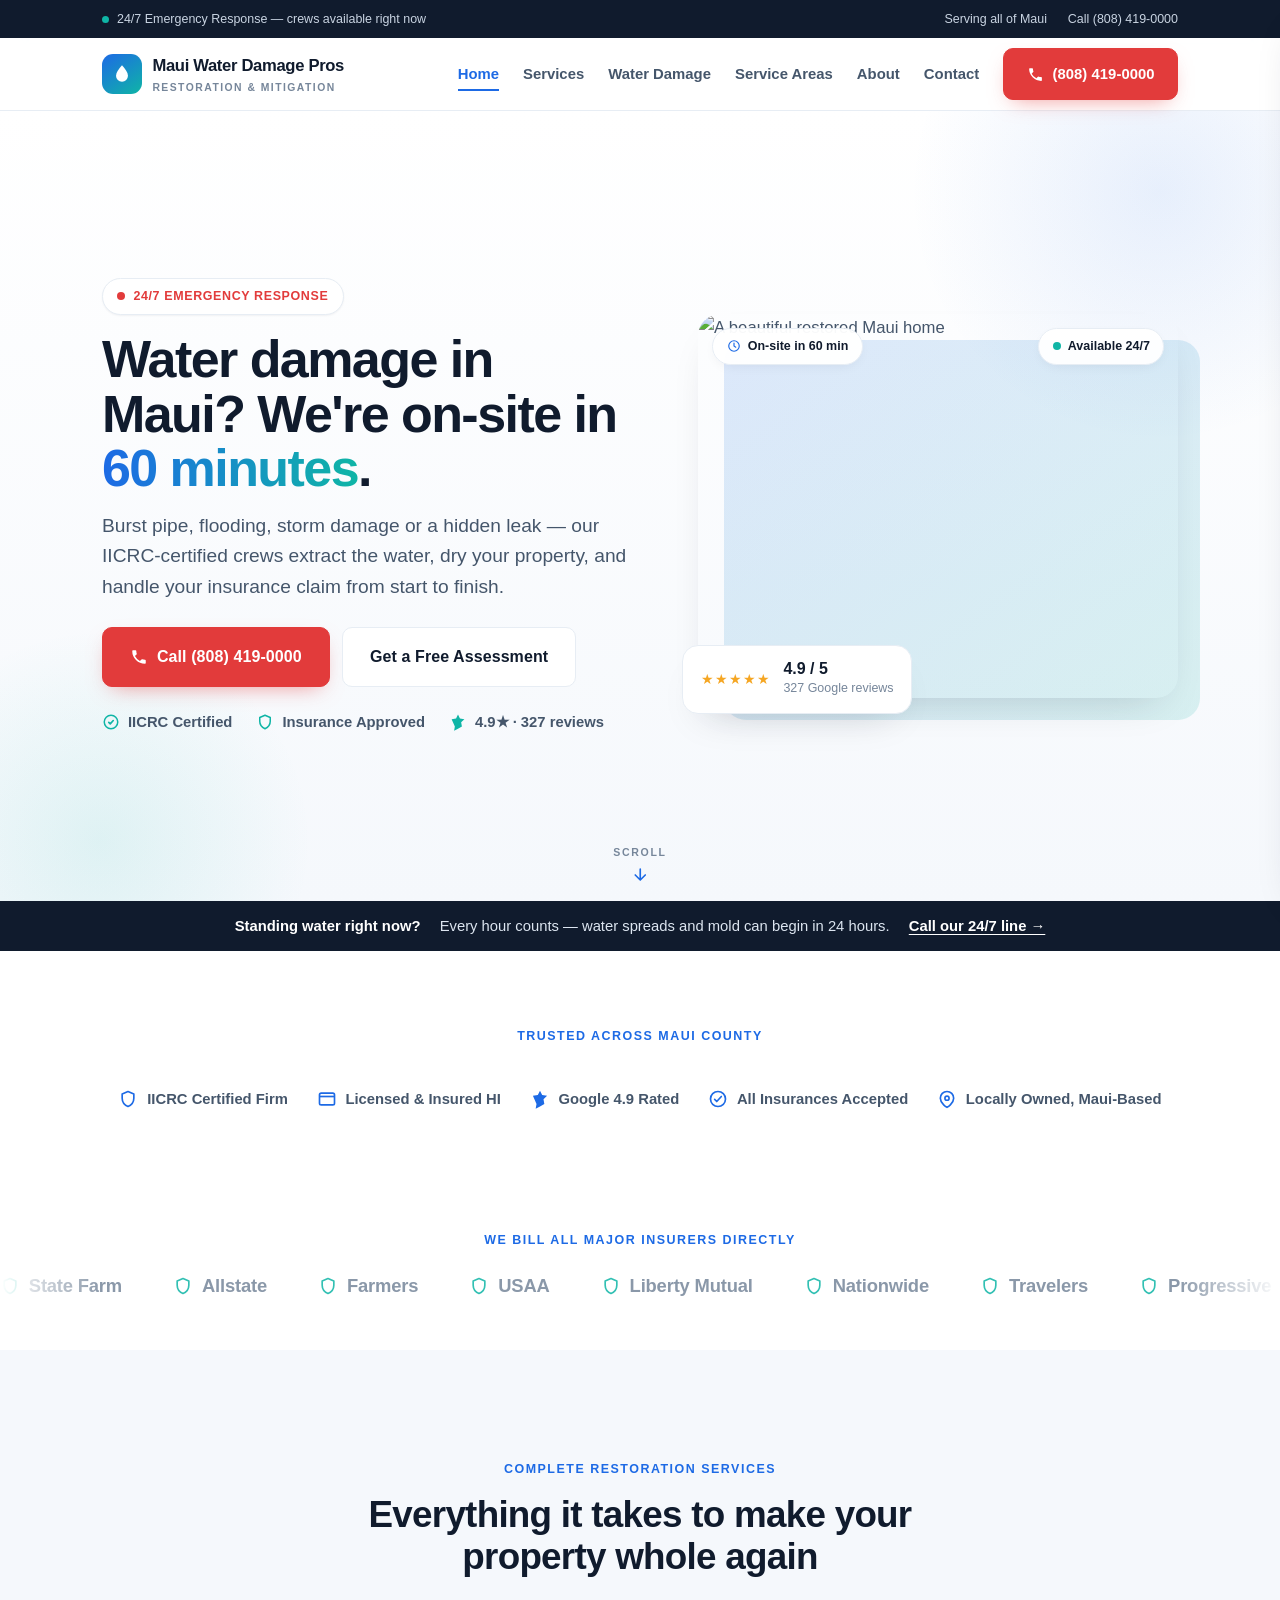
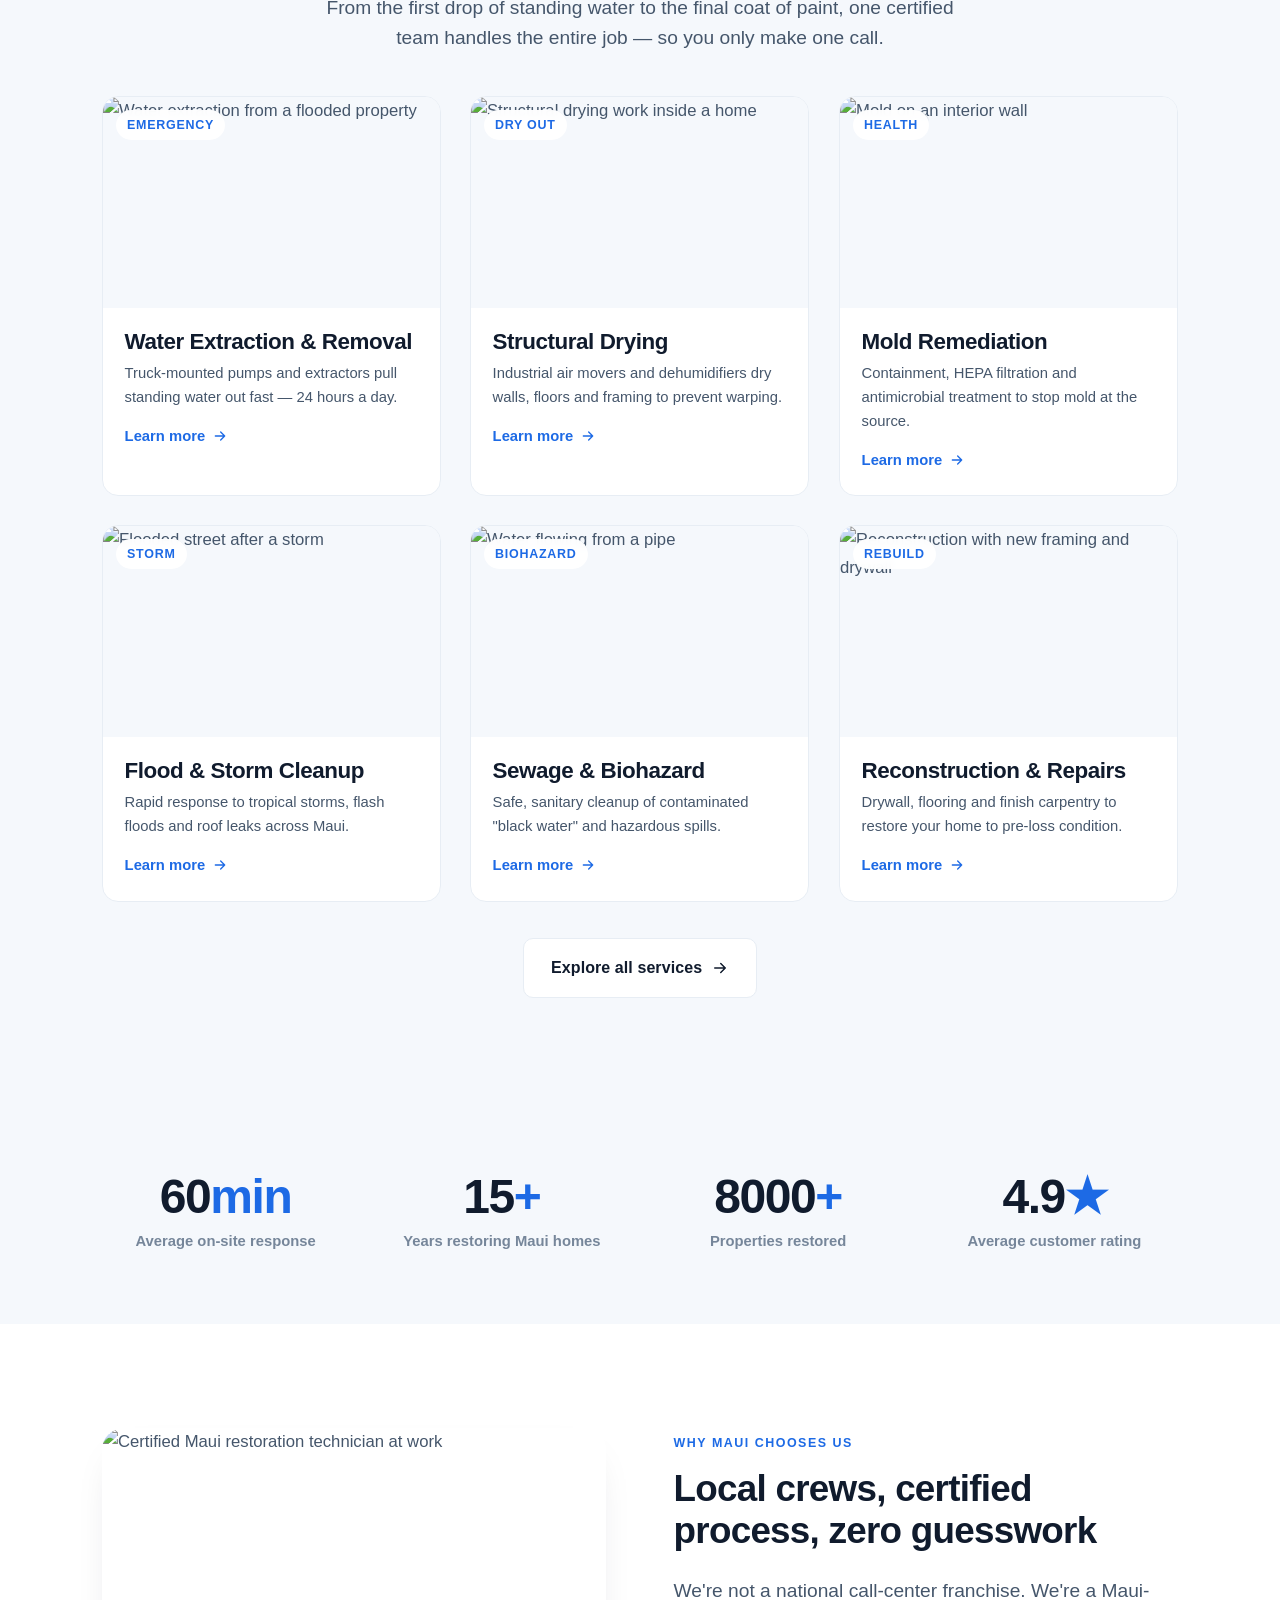
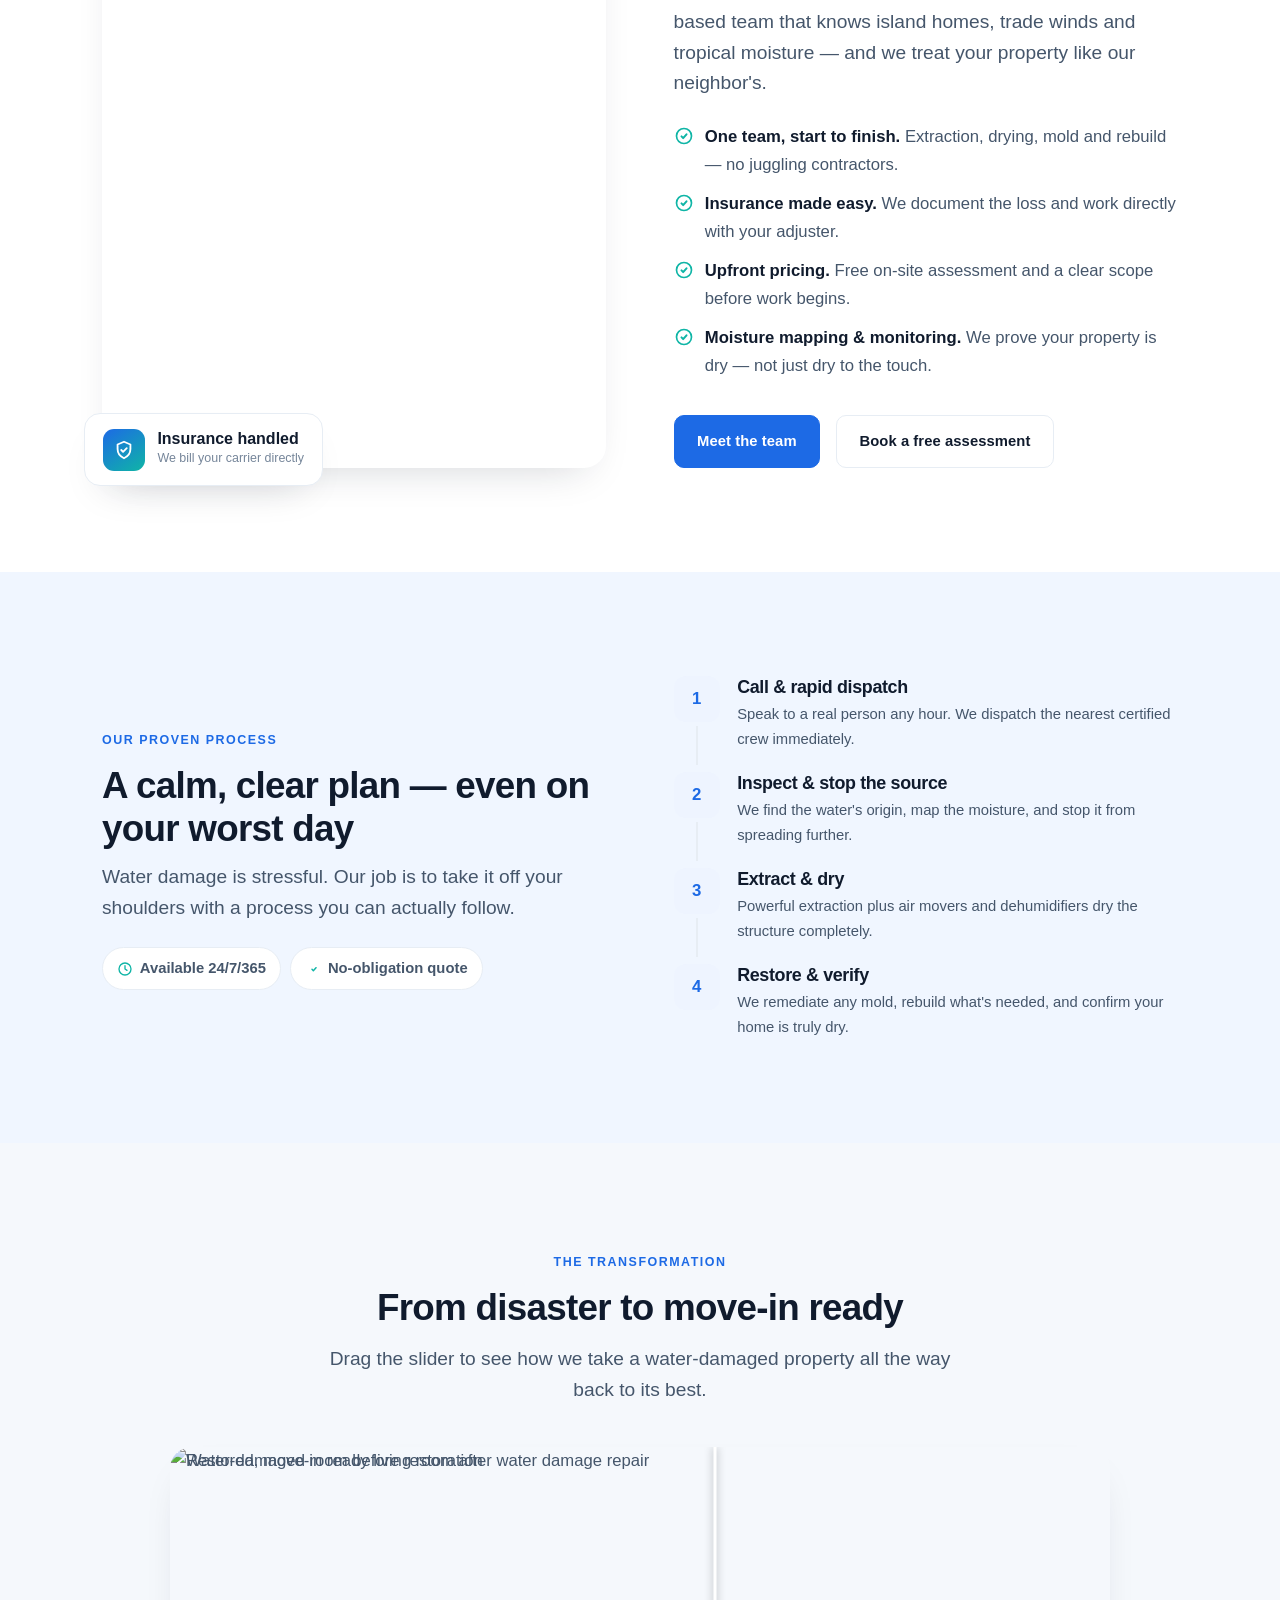
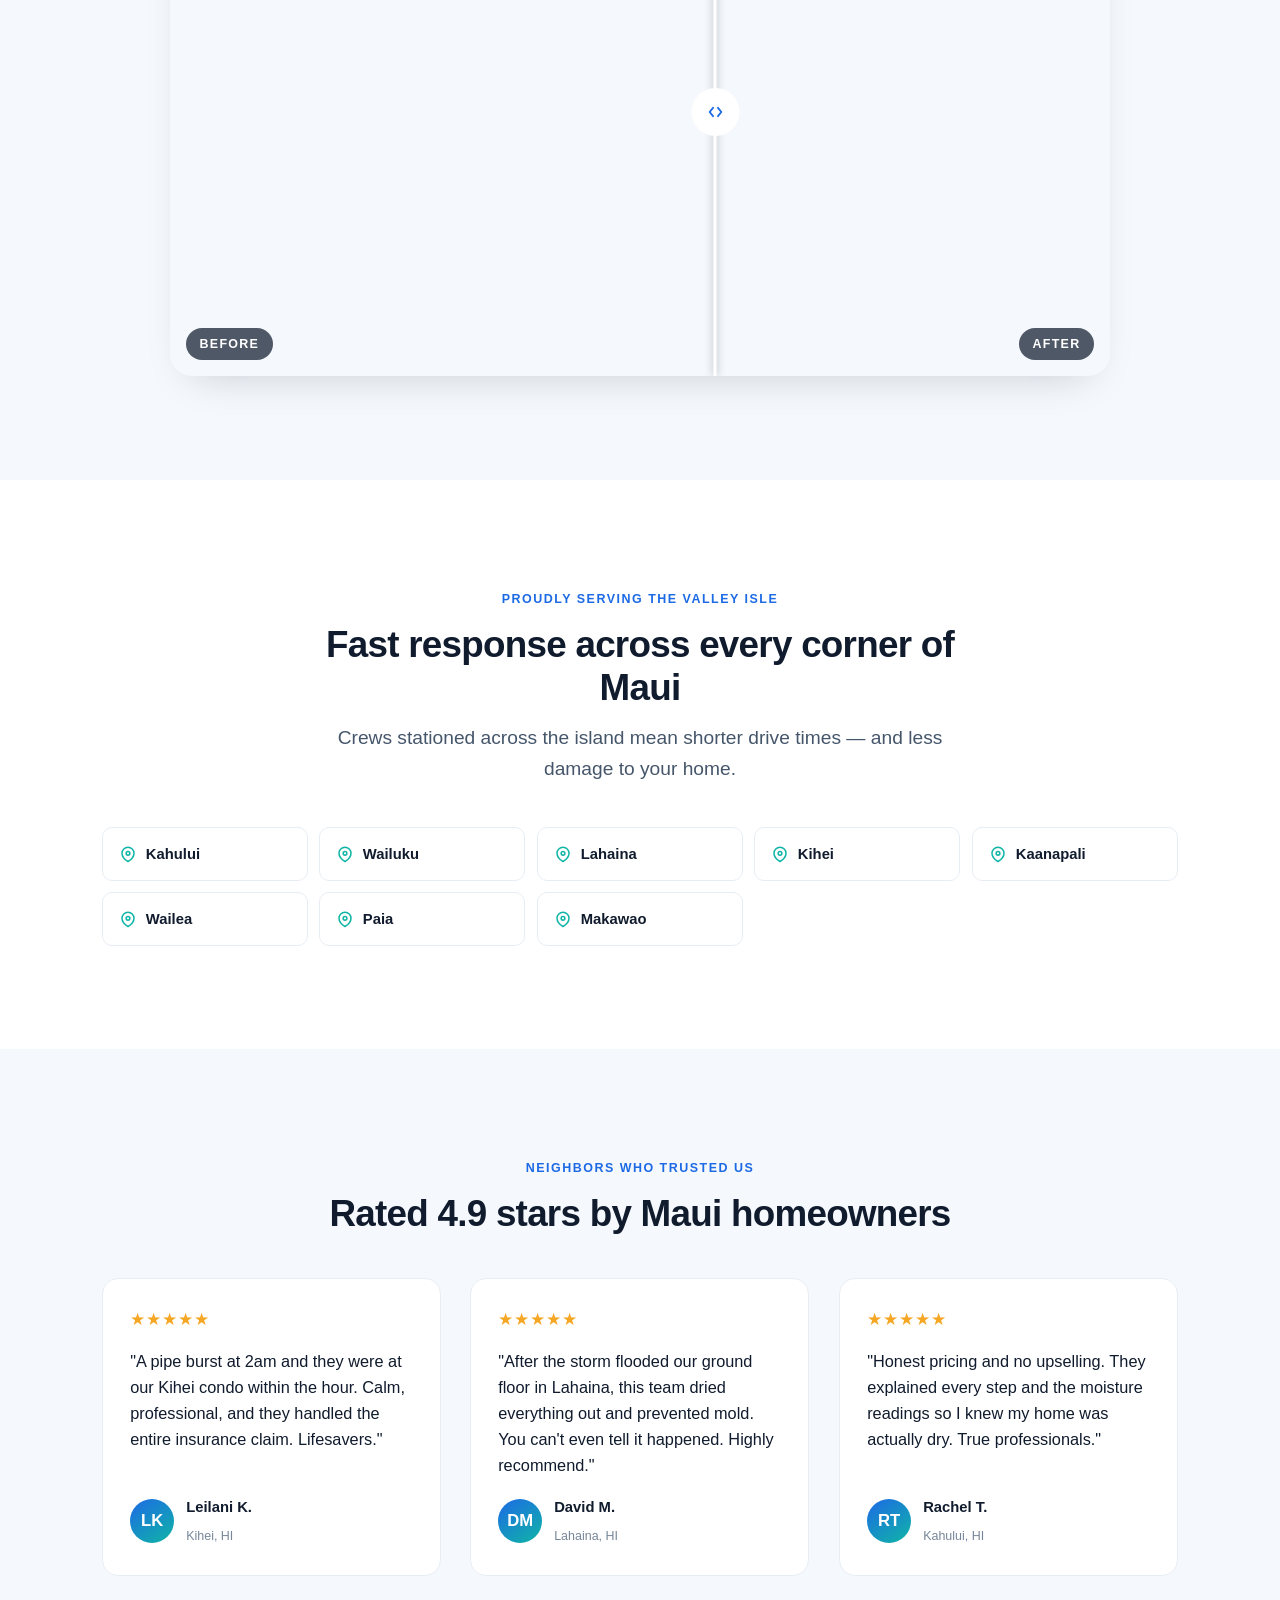
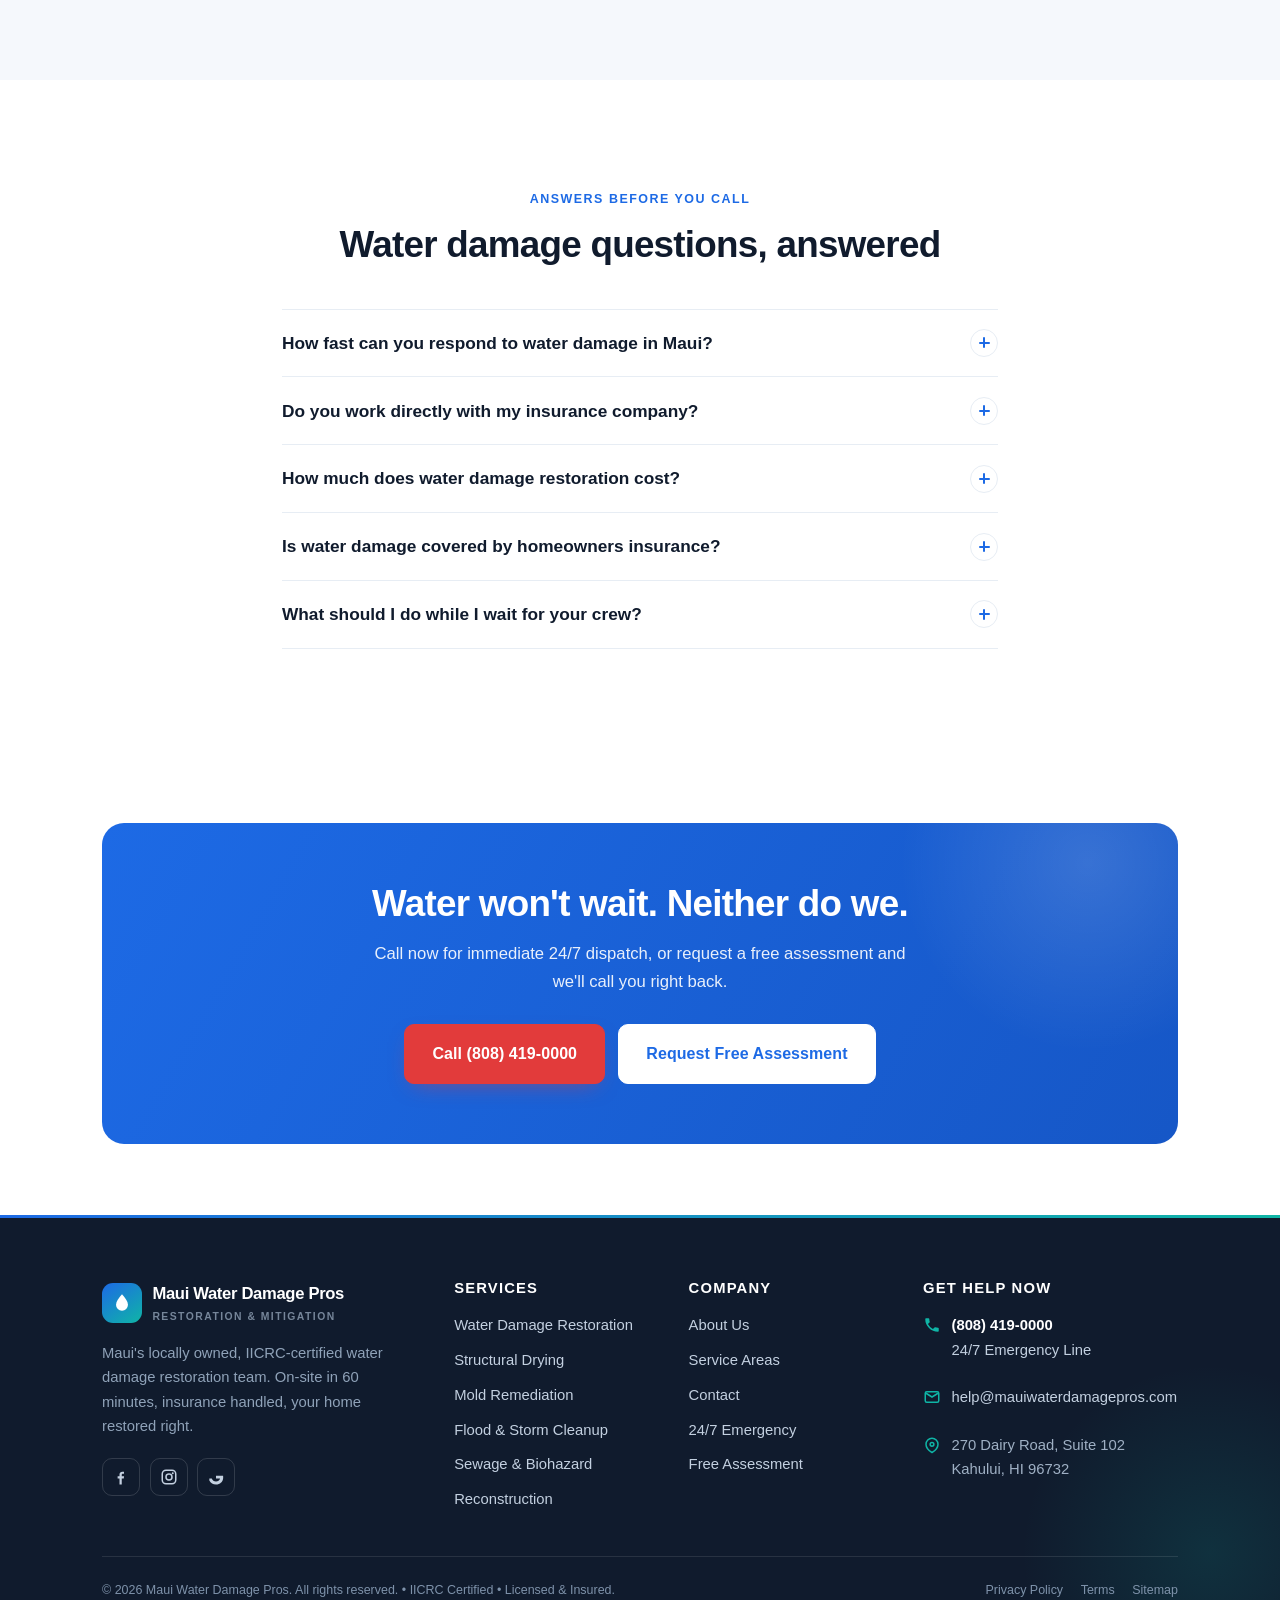
==== index.html @ 71015b73 "Initial commit: Maui Water Damage Pros website mockup Clean, responsive 6-page marketing site (Home," ====
<!DOCTYPE html>
<html lang="en">
<head>
  <meta charset="UTF-8" />
  <meta name="viewport" content="width=device-width, initial-scale=1.0" />
  <title>Water Damage Restoration in Maui, HI | 24/7 Emergency | Maui Water Damage Pros</title>
  <meta name="description" content="Maui's trusted 24/7 water damage restoration & mitigation experts. IICRC-certified, insurance-approved, on-site in 60 minutes across Kahului, Lahaina, Kihei & all of Maui. Call now for emergency water extraction, drying, and mold remediation." />
  <link rel="canonical" href="https://www.mauiwaterdamagepros.com/" />
  <meta name="theme-color" content="#0a2540" />

  <!-- Open Graph / social -->
  <meta property="og:type" content="website" />
  <meta property="og:title" content="Water Damage Restoration in Maui, HI | 24/7 Emergency Response" />
  <meta property="og:description" content="IICRC-certified water damage restoration & mitigation across Maui. On-site in 60 minutes, insurance claims handled start to finish." />
  <meta property="og:site_name" content="Maui Water Damage Pros" />
  <meta property="og:url" content="https://www.mauiwaterdamagepros.com/" />

  <!-- Fonts -->
  <link rel="preconnect" href="https://fonts.googleapis.com" />
  <link rel="preconnect" href="https://fonts.gstatic.com" crossorigin />
  <link href="https://fonts.googleapis.com/css2?family=Fraunces:opsz,wght@9..144,400;9..144,500;9..144,560;9..144,600&family=Inter:wght@400;500;550;600;650;700&display=swap" rel="stylesheet" />
  <link rel="stylesheet" href="assets/css/styles.css?v=4" />

  <!-- Structured data: LocalBusiness (helps Google AI Overviews, voice search & LLM answers) -->
  <script type="application/ld+json">
  {
    "@context": "https://schema.org",
    "@type": "EmergencyService",
    "name": "Maui Water Damage Pros",
    "image": "https://www.mauiwaterdamagepros.com/assets/img/logo.png",
    "url": "https://www.mauiwaterdamagepros.com/",
    "telephone": "+1-808-419-0000",
    "priceRange": "$$",
    "address": {
      "@type": "PostalAddress",
      "streetAddress": "270 Dairy Road, Suite 102",
      "addressLocality": "Kahului",
      "addressRegion": "HI",
      "postalCode": "96732",
      "addressCountry": "US"
    },
    "geo": { "@type": "GeoCoordinates", "latitude": 20.8893, "longitude": -156.4729 },
    "areaServed": ["Kahului","Wailuku","Lahaina","Kihei","Kaanapali","Wailea","Paia","Makawao","Haiku","Pukalani","Maui County"],
    "openingHoursSpecification": {
      "@type": "OpeningHoursSpecification",
      "dayOfWeek": ["Monday","Tuesday","Wednesday","Thursday","Friday","Saturday","Sunday"],
      "opens": "00:00", "closes": "23:59"
    },
    "aggregateRating": { "@type": "AggregateRating", "ratingValue": "4.9", "reviewCount": "327" },
    "hasOfferCatalog": {
      "@type": "OfferCatalog",
      "name": "Water Damage & Restoration Services",
      "itemListElement": [
        { "@type": "Offer", "itemOffered": { "@type": "Service", "name": "Emergency Water Extraction" } },
        { "@type": "Offer", "itemOffered": { "@type": "Service", "name": "Structural Drying & Dehumidification" } },
        { "@type": "Offer", "itemOffered": { "@type": "Service", "name": "Mold Remediation" } },
        { "@type": "Offer", "itemOffered": { "@type": "Service", "name": "Flood & Storm Damage Cleanup" } },
        { "@type": "Offer", "itemOffered": { "@type": "Service", "name": "Sewage & Biohazard Cleanup" } },
        { "@type": "Offer", "itemOffered": { "@type": "Service", "name": "Reconstruction & Repairs" } }
      ]
    }
  }
  </script>
  <!-- Structured data: FAQ (surfaces directly in Google AI Overviews, ChatGPT & voice assistants) -->
  <script type="application/ld+json">
  {
    "@context": "https://schema.org",
    "@type": "FAQPage",
    "mainEntity": [
      { "@type": "Question", "name": "How fast can you respond to water damage in Maui?",
        "acceptedAnswer": { "@type": "Answer", "text": "Maui Water Damage Pros answers calls 24/7 and arrives on-site within 60 minutes in most areas of Maui, including Kahului, Wailuku, Kihei and Lahaina. Fast response limits structural damage and prevents mold growth, which can begin within 24–48 hours." } },
      { "@type": "Question", "name": "Do you work directly with insurance companies?",
        "acceptedAnswer": { "@type": "Answer", "text": "Yes. We document all damage, communicate directly with your insurance adjuster, and bill your carrier whenever possible, so most homeowners pay only their deductible. We handle the paperwork from first notice of loss to final restoration." } },
      { "@type": "Question", "name": "How much does water damage restoration cost in Maui?",
        "acceptedAnswer": { "@type": "Answer", "text": "Most residential water damage projects in Maui range from $1,200 to $5,500 depending on the size of the affected area, how long the water sat, and whether mold is present. We provide a free, no-obligation on-site assessment before any work begins." } },
      { "@type": "Question", "name": "Is water damage covered by homeowners insurance?",
        "acceptedAnswer": { "@type": "Answer", "text": "Sudden and accidental water damage — such as a burst pipe, appliance overflow, or storm-driven roof leak — is typically covered by standard homeowners policies. Gradual leaks and flooding usually require separate coverage. We help you determine and document your coverage." } }
    ]
  }
  </script>
</head>
<body>

  <!-- Top utility bar -->
  <div class="topbar">
    <div class="container">
      <span class="topbar__left"><span class="topbar__pulse"></span> 24/7 Emergency Response — crews available right now</span>
      <span class="topbar__links">
        <a href="service-areas.html">Serving all of Maui</a>
        <a href="tel:+18084190000">Call (808) 419-0000</a>
      </span>
    </div>
  </div>

  <!-- Header -->
  <header class="header">
    <div class="container">
      <a href="index.html" class="brand" aria-label="Maui Water Damage Pros home">
        <span class="brand__mark" aria-hidden="true">
          <svg width="22" height="22" viewBox="0 0 24 24" fill="none"><path d="M12 2.5c3.6 4.3 6.5 8 6.5 11.4A6.5 6.5 0 1 1 5.5 13.9C5.5 10.5 8.4 6.8 12 2.5Z" fill="currentColor"/></svg>
        </span>
        <span class="brand__text">
          <span class="brand__name">Maui Water Damage Pros</span>
          <span class="brand__tag">Restoration &amp; Mitigation</span>
        </span>
      </a>

      <nav class="nav" aria-label="Primary">
        <div class="nav__links">
          <a href="index.html" aria-current="page">Home</a>
          <a href="services.html">Services</a>
          <a href="water-damage-restoration.html">Water Damage</a>
          <a href="service-areas.html">Service Areas</a>
          <a href="about.html">About</a>
          <a href="contact.html">Contact</a>
        </div>
        <div class="nav__cta">
          <a href="tel:+18084190000" class="btn btn--emergency">
            <svg width="17" height="17" viewBox="0 0 24 24" fill="none"><path d="M6.6 10.8a15 15 0 0 0 6.6 6.6l2.2-2.2c.3-.3.7-.4 1-.2 1.2.4 2.4.6 3.6.6.6 0 1 .4 1 1V20c0 .6-.4 1-1 1A17 17 0 0 1 3 4c0-.6.4-1 1-1h3.4c.6 0 1 .4 1 1 0 1.3.2 2.5.6 3.6.1.4 0 .8-.3 1l-2.1 2.2Z" fill="currentColor"/></svg>
            <span class="full">(808) 419-0000</span>
          </a>
        </div>
        <button class="nav-toggle" aria-label="Open menu" aria-expanded="false"><span></span></button>
      </nav>
    </div>
  </header>

  <!-- Mobile drawer -->
  <div class="scrim" aria-hidden="true"></div>
  <aside class="mobile-nav" aria-label="Mobile">
    <div class="mobile-nav__head">
      <span class="brand__name">Menu</span>
      <button class="mobile-nav__close" aria-label="Close menu">&times;</button>
    </div>
    <a class="m-link" href="index.html">Home</a>
    <a class="m-link" href="services.html">Services</a>
    <a class="m-link" href="water-damage-restoration.html">Water Damage Restoration</a>
    <a class="m-link" href="service-areas.html">Service Areas</a>
    <a class="m-link" href="about.html">About Us</a>
    <a class="m-link" href="contact.html">Contact</a>
    <a class="btn btn--emergency btn--block" href="tel:+18084190000">Call 24/7 — (808) 419-0000</a>
    <a class="btn btn--ghost btn--block" href="contact.html">Request Free Assessment</a>
  </aside>

  <main>
    <!-- Hero -->
    <section class="hero">
      <div class="container">
        <div class="hero__grid">
          <div data-reveal>
            <span class="badge-emergency"><span class="dot"></span> 24/7 Emergency Response</span>
            <h1>Water damage in Maui? We're on-site in <span class="hl">60 minutes</span>.</h1>
            <p class="lead">Burst pipe, flooding, storm damage or a hidden leak — our IICRC-certified crews extract the water, dry your property, and handle your insurance claim from start to finish.</p>
            <div class="hero__cta">
              <a href="tel:+18084190000" class="btn btn--emergency btn--lg">
                <svg width="18" height="18" viewBox="0 0 24 24" fill="none"><path d="M6.6 10.8a15 15 0 0 0 6.6 6.6l2.2-2.2c.3-.3.7-.4 1-.2 1.2.4 2.4.6 3.6.6.6 0 1 .4 1 1V20c0 .6-.4 1-1 1A17 17 0 0 1 3 4c0-.6.4-1 1-1h3.4c.6 0 1 .4 1 1 0 1.3.2 2.5.6 3.6.1.4 0 .8-.3 1l-2.1 2.2Z" fill="currentColor"/></svg>
                Call (808) 419-0000
              </a>
              <a href="contact.html" class="btn btn--ghost btn--lg">Get a Free Assessment</a>
            </div>
            <div class="hero__trust">
              <span class="hero__trust-item"><svg width="18" height="18" viewBox="0 0 24 24" fill="none"><path d="M9 12.5l2 2 4-4.5" stroke="currentColor" stroke-width="2.2" stroke-linecap="round" stroke-linejoin="round"/><circle cx="12" cy="12" r="9" stroke="currentColor" stroke-width="2"/></svg> IICRC Certified</span>
              <span class="hero__trust-item"><svg width="18" height="18" viewBox="0 0 24 24" fill="none"><path d="M12 3l7 3v5c0 4.5-3 8.2-7 10-4-1.8-7-5.5-7-10V6l7-3Z" stroke="currentColor" stroke-width="2" stroke-linejoin="round"/></svg> Insurance Approved</span>
              <span class="hero__trust-item"><svg width="18" height="18" viewBox="0 0 24 24" fill="none"><path d="M12 2l2.6 5.3 5.9.9-4.3 4.1 1 5.8L12 21l-5.2 2.8 1-5.8L3.5 8.2l5.9-.9L12 2Z" fill="currentColor"/></svg> 4.9★ · 327 reviews</span>
            </div>
          </div>

          <div data-reveal data-delay="1">
            <div class="hero__media">
              <img src="https://images.unsplash.com/photo-1580587771525-78b9dba3b914?auto=format&fit=crop&w=1100&q=70" alt="A beautiful restored Maui home" loading="eager">
              <span class="hero__chip"><svg width="14" height="14" viewBox="0 0 24 24" fill="none"><circle cx="12" cy="12" r="9" stroke="currentColor" stroke-width="2"/><path d="M12 7v5l3 2" stroke="currentColor" stroke-width="2" stroke-linecap="round"/></svg> On-site in 60 min</span>
              <span class="hero__pill"><span class="dot"></span> Available 24/7</span>
              <div class="hero__float">
                <span class="stars">★★★★★</span>
                <span><strong>4.9 / 5</strong><span>327 Google reviews</span></span>
              </div>
            </div>
          </div>
        </div>
      </div>
      <a href="#services" class="hero__scroll" aria-label="Scroll to services">Scroll<svg width="20" height="20" viewBox="0 0 24 24" fill="none"><path d="M12 5v13M6 12l6 6 6-6" stroke="currentColor" stroke-width="2" stroke-linecap="round" stroke-linejoin="round"/></svg></a>
    </section>

    <!-- Emergency response strip -->
    <div class="response-strip">
      <div class="container">
        <strong>Standing water right now?</strong>
        <span>Every hour counts — water spreads and mold can begin in 24 hours.</span>
        <a href="tel:+18084190000">Call our 24/7 line →</a>
      </div>
    </div>

    <!-- Trust / certifications -->
    <section class="section section--tight">
      <div class="container">
        <div class="center" style="margin-bottom:1.6rem">
          <p class="eyebrow" style="justify-content:center">Trusted across Maui County</p>
        </div>
        <div class="trust-badges" style="justify-content:center">
          <span class="trust-badge"><svg width="20" height="20" viewBox="0 0 24 24" fill="none"><path d="M12 3l7 3v5c0 4.5-3 8.2-7 10-4-1.8-7-5.5-7-10V6l7-3Z" stroke="currentColor" stroke-width="2" stroke-linejoin="round"/></svg> IICRC Certified Firm</span>
          <span class="trust-badge"><svg width="20" height="20" viewBox="0 0 24 24" fill="none"><rect x="3" y="5" width="18" height="14" rx="2" stroke="currentColor" stroke-width="2"/><path d="M3 9h18" stroke="currentColor" stroke-width="2"/></svg> Licensed &amp; Insured HI</span>
          <span class="trust-badge"><svg width="20" height="20" viewBox="0 0 24 24" fill="none"><path d="M12 2l2.6 5.3 5.9.9-4.3 4.1 1 5.8L12 21l-5.2 2.8 1-5.8L3.5 8.2l5.9-.9L12 2Z" fill="currentColor"/></svg> Google 4.9 Rated</span>
          <span class="trust-badge"><svg width="20" height="20" viewBox="0 0 24 24" fill="none"><circle cx="12" cy="12" r="9" stroke="currentColor" stroke-width="2"/><path d="M8 12.5l2.5 2.5L16 9" stroke="currentColor" stroke-width="2" stroke-linecap="round" stroke-linejoin="round"/></svg> All Insurances Accepted</span>
          <span class="trust-badge"><svg width="20" height="20" viewBox="0 0 24 24" fill="none"><path d="M12 22s8-4.5 8-11a8 8 0 1 0-16 0c0 6.5 8 11 8 11Z" stroke="currentColor" stroke-width="2"/><circle cx="12" cy="11" r="2.5" stroke="currentColor" stroke-width="2"/></svg> Locally Owned, Maui-Based</span>
        </div>
      </div>
    </section>

    <!-- Insurance partners marquee -->
    <section class="section--tight" style="padding-block:clamp(2rem, 1.5rem + 2vw, 3rem)">
      <div class="container">
        <p class="eyebrow" style="display:block;text-align:center;margin-bottom:1.3rem">We bill all major insurers directly</p>
      </div>
      <div class="marquee" data-reveal>
        <div class="marquee__track">
          <span class="marquee__item"><svg width="20" height="20" viewBox="0 0 24 24" fill="none"><path d="M12 3l7 3v5c0 4.5-3 8.2-7 10-4-1.8-7-5.5-7-10V6l7-3Z" stroke="currentColor" stroke-width="2" stroke-linejoin="round"/></svg> State Farm</span>
          <span class="marquee__item"><svg width="20" height="20" viewBox="0 0 24 24" fill="none"><path d="M12 3l7 3v5c0 4.5-3 8.2-7 10-4-1.8-7-5.5-7-10V6l7-3Z" stroke="currentColor" stroke-width="2" stroke-linejoin="round"/></svg> Allstate</span>
          <span class="marquee__item"><svg width="20" height="20" viewBox="0 0 24 24" fill="none"><path d="M12 3l7 3v5c0 4.5-3 8.2-7 10-4-1.8-7-5.5-7-10V6l7-3Z" stroke="currentColor" stroke-width="2" stroke-linejoin="round"/></svg> Farmers</span>
          <span class="marquee__item"><svg width="20" height="20" viewBox="0 0 24 24" fill="none"><path d="M12 3l7 3v5c0 4.5-3 8.2-7 10-4-1.8-7-5.5-7-10V6l7-3Z" stroke="currentColor" stroke-width="2" stroke-linejoin="round"/></svg> USAA</span>
          <span class="marquee__item"><svg width="20" height="20" viewBox="0 0 24 24" fill="none"><path d="M12 3l7 3v5c0 4.5-3 8.2-7 10-4-1.8-7-5.5-7-10V6l7-3Z" stroke="currentColor" stroke-width="2" stroke-linejoin="round"/></svg> Liberty Mutual</span>
          <span class="marquee__item"><svg width="20" height="20" viewBox="0 0 24 24" fill="none"><path d="M12 3l7 3v5c0 4.5-3 8.2-7 10-4-1.8-7-5.5-7-10V6l7-3Z" stroke="currentColor" stroke-width="2" stroke-linejoin="round"/></svg> Nationwide</span>
          <span class="marquee__item"><svg width="20" height="20" viewBox="0 0 24 24" fill="none"><path d="M12 3l7 3v5c0 4.5-3 8.2-7 10-4-1.8-7-5.5-7-10V6l7-3Z" stroke="currentColor" stroke-width="2" stroke-linejoin="round"/></svg> Travelers</span>
          <span class="marquee__item"><svg width="20" height="20" viewBox="0 0 24 24" fill="none"><path d="M12 3l7 3v5c0 4.5-3 8.2-7 10-4-1.8-7-5.5-7-10V6l7-3Z" stroke="currentColor" stroke-width="2" stroke-linejoin="round"/></svg> Progressive</span>
          <!-- duplicate for seamless loop -->
          <span class="marquee__item"><svg width="20" height="20" viewBox="0 0 24 24" fill="none"><path d="M12 3l7 3v5c0 4.5-3 8.2-7 10-4-1.8-7-5.5-7-10V6l7-3Z" stroke="currentColor" stroke-width="2" stroke-linejoin="round"/></svg> State Farm</span>
          <span class="marquee__item"><svg width="20" height="20" viewBox="0 0 24 24" fill="none"><path d="M12 3l7 3v5c0 4.5-3 8.2-7 10-4-1.8-7-5.5-7-10V6l7-3Z" stroke="currentColor" stroke-width="2" stroke-linejoin="round"/></svg> Allstate</span>
          <span class="marquee__item"><svg width="20" height="20" viewBox="0 0 24 24" fill="none"><path d="M12 3l7 3v5c0 4.5-3 8.2-7 10-4-1.8-7-5.5-7-10V6l7-3Z" stroke="currentColor" stroke-width="2" stroke-linejoin="round"/></svg> Farmers</span>
          <span class="marquee__item"><svg width="20" height="20" viewBox="0 0 24 24" fill="none"><path d="M12 3l7 3v5c0 4.5-3 8.2-7 10-4-1.8-7-5.5-7-10V6l7-3Z" stroke="currentColor" stroke-width="2" stroke-linejoin="round"/></svg> USAA</span>
          <span class="marquee__item"><svg width="20" height="20" viewBox="0 0 24 24" fill="none"><path d="M12 3l7 3v5c0 4.5-3 8.2-7 10-4-1.8-7-5.5-7-10V6l7-3Z" stroke="currentColor" stroke-width="2" stroke-linejoin="round"/></svg> Liberty Mutual</span>
          <span class="marquee__item"><svg width="20" height="20" viewBox="0 0 24 24" fill="none"><path d="M12 3l7 3v5c0 4.5-3 8.2-7 10-4-1.8-7-5.5-7-10V6l7-3Z" stroke="currentColor" stroke-width="2" stroke-linejoin="round"/></svg> Nationwide</span>
          <span class="marquee__item"><svg width="20" height="20" viewBox="0 0 24 24" fill="none"><path d="M12 3l7 3v5c0 4.5-3 8.2-7 10-4-1.8-7-5.5-7-10V6l7-3Z" stroke="currentColor" stroke-width="2" stroke-linejoin="round"/></svg> Travelers</span>
          <span class="marquee__item"><svg width="20" height="20" viewBox="0 0 24 24" fill="none"><path d="M12 3l7 3v5c0 4.5-3 8.2-7 10-4-1.8-7-5.5-7-10V6l7-3Z" stroke="currentColor" stroke-width="2" stroke-linejoin="round"/></svg> Progressive</span>
        </div>
      </div>
    </section>

    <!-- Services -->
    <section class="section section--cloud" id="services">
      <div class="container">
        <div class="section-head center" data-reveal>
          <p class="eyebrow" style="justify-content:center">Complete Restoration Services</p>
          <h2>Everything it takes to make your property whole again</h2>
          <p class="lead">From the first drop of standing water to the final coat of paint, one certified team handles the entire job — so you only make one call.</p>
        </div>

        <div class="grid grid-3">
          <a href="water-damage-restoration.html" class="cardm" data-reveal>
            <div class="cardm__imgwrap"><span class="cardm__tag">Emergency</span><img src="https://images.unsplash.com/photo-1564865722925-7fcab3843ebf?auto=format&fit=crop&w=800&q=70" alt="Water extraction from a flooded property" loading="lazy"></div>
            <div class="cardm__body"><h3>Water Extraction &amp; Removal</h3><p>Truck-mounted pumps and extractors pull standing water out fast — 24 hours a day.</p><span class="link-arrow">Learn more <svg width="16" height="16" viewBox="0 0 24 24" fill="none"><path d="M5 12h14M13 6l6 6-6 6" stroke="currentColor" stroke-width="2" stroke-linecap="round" stroke-linejoin="round"/></svg></span></div>
          </a>

          <a href="services.html#drying" class="cardm" data-reveal data-delay="1">
            <div class="cardm__imgwrap"><span class="cardm__tag">Dry Out</span><img src="https://images.unsplash.com/photo-1770838773417-08b18661c62f?auto=format&fit=crop&w=800&q=70" alt="Structural drying work inside a home" loading="lazy"></div>
            <div class="cardm__body"><h3>Structural Drying</h3><p>Industrial air movers and dehumidifiers dry walls, floors and framing to prevent warping.</p><span class="link-arrow">Learn more <svg width="16" height="16" viewBox="0 0 24 24" fill="none"><path d="M5 12h14M13 6l6 6-6 6" stroke="currentColor" stroke-width="2" stroke-linecap="round" stroke-linejoin="round"/></svg></span></div>
          </a>

          <a href="services.html#mold" class="cardm" data-reveal data-delay="2">
            <div class="cardm__imgwrap"><span class="cardm__tag">Health</span><img src="https://images.unsplash.com/photo-1708895140733-8873a8b8ee0f?auto=format&fit=crop&w=800&q=70" alt="Mold on an interior wall" loading="lazy"></div>
            <div class="cardm__body"><h3>Mold Remediation</h3><p>Containment, HEPA filtration and antimicrobial treatment to stop mold at the source.</p><span class="link-arrow">Learn more <svg width="16" height="16" viewBox="0 0 24 24" fill="none"><path d="M5 12h14M13 6l6 6-6 6" stroke="currentColor" stroke-width="2" stroke-linecap="round" stroke-linejoin="round"/></svg></span></div>
          </a>

          <a href="services.html#storm" class="cardm" data-reveal>
            <div class="cardm__imgwrap"><span class="cardm__tag">Storm</span><img src="https://images.unsplash.com/photo-1657069343999-39722b95f1d8?auto=format&fit=crop&w=800&q=70" alt="Flooded street after a storm" loading="lazy"></div>
            <div class="cardm__body"><h3>Flood &amp; Storm Cleanup</h3><p>Rapid response to tropical storms, flash floods and roof leaks across Maui.</p><span class="link-arrow">Learn more <svg width="16" height="16" viewBox="0 0 24 24" fill="none"><path d="M5 12h14M13 6l6 6-6 6" stroke="currentColor" stroke-width="2" stroke-linecap="round" stroke-linejoin="round"/></svg></span></div>
          </a>

          <a href="services.html#sewage" class="cardm" data-reveal data-delay="1">
            <div class="cardm__imgwrap"><span class="cardm__tag">Biohazard</span><img src="https://images.unsplash.com/photo-1769263092692-8bdce7a125de?auto=format&fit=crop&w=800&q=70" alt="Water flowing from a pipe" loading="lazy"></div>
            <div class="cardm__body"><h3>Sewage &amp; Biohazard</h3><p>Safe, sanitary cleanup of contaminated "black water" and hazardous spills.</p><span class="link-arrow">Learn more <svg width="16" height="16" viewBox="0 0 24 24" fill="none"><path d="M5 12h14M13 6l6 6-6 6" stroke="currentColor" stroke-width="2" stroke-linecap="round" stroke-linejoin="round"/></svg></span></div>
          </a>

          <a href="services.html#rebuild" class="cardm" data-reveal data-delay="2">
            <div class="cardm__imgwrap"><span class="cardm__tag">Rebuild</span><img src="https://images.unsplash.com/photo-1768321914149-5a6428ec2f82?auto=format&fit=crop&w=800&q=70" alt="Reconstruction with new framing and drywall" loading="lazy"></div>
            <div class="cardm__body"><h3>Reconstruction &amp; Repairs</h3><p>Drywall, flooring and finish carpentry to restore your home to pre-loss condition.</p><span class="link-arrow">Learn more <svg width="16" height="16" viewBox="0 0 24 24" fill="none"><path d="M5 12h14M13 6l6 6-6 6" stroke="currentColor" stroke-width="2" stroke-linecap="round" stroke-linejoin="round"/></svg></span></div>
          </a>
        </div>

        <div class="center mt-3" data-reveal>
          <a href="services.html" class="btn btn--ghost btn--lg">Explore all services
            <svg width="18" height="18" viewBox="0 0 24 24" fill="none"><path d="M5 12h14M13 6l6 6-6 6" stroke="currentColor" stroke-width="2" stroke-linecap="round" stroke-linejoin="round"/></svg>
          </a>
        </div>
      </div>
    </section>

    <!-- Stats -->
    <section class="section section--navy section--tight">
      <div class="container">
        <div class="grid grid-4">
          <div class="stat" data-reveal>
            <div class="stat__num"><span data-count="60">60</span><span class="suffix">min</span></div>
            <div class="stat__label">Average on-site response</div>
          </div>
          <div class="stat" data-reveal data-delay="1">
            <div class="stat__num"><span data-count="15">15</span><span class="suffix">+</span></div>
            <div class="stat__label">Years restoring Maui homes</div>
          </div>
          <div class="stat" data-reveal data-delay="2">
            <div class="stat__num"><span data-count="8000">8000</span><span class="suffix">+</span></div>
            <div class="stat__label">Properties restored</div>
          </div>
          <div class="stat" data-reveal data-delay="3">
            <div class="stat__num"><span data-count="4.9" data-decimals="1">4.9</span><span class="suffix">★</span></div>
            <div class="stat__label">Average customer rating</div>
          </div>
        </div>
      </div>
    </section>

    <!-- Why choose us (split) -->
    <section class="section">
      <div class="container">
        <div class="split split--stretch">
          <div class="split__media" data-reveal>
            <img src="https://images.unsplash.com/photo-1505798577917-a65157d3320a?auto=format&fit=crop&w=1100&q=70" alt="Certified Maui restoration technician at work" loading="lazy">
            <div class="media-float">
              <span class="media-float__icon"><svg width="22" height="22" viewBox="0 0 24 24" fill="none"><path d="M12 3l7 3v5c0 4.5-3 8.2-7 10-4-1.8-7-5.5-7-10V6l7-3Z" stroke="currentColor" stroke-width="2" stroke-linejoin="round"/><path d="M9 12l2 2 4-4" stroke="currentColor" stroke-width="2" stroke-linecap="round" stroke-linejoin="round"/></svg></span>
              <div>
                <div class="media-float__num">Insurance handled</div>
                <div class="media-float__label">We bill your carrier directly</div>
              </div>
            </div>
          </div>
          <div data-reveal data-delay="1">
            <p class="eyebrow">Why Maui chooses us</p>
            <h2>Local crews, certified process, zero guesswork</h2>
            <p class="lead mt-2">We're not a national call-center franchise. We're a Maui-based team that knows island homes, trade winds and tropical moisture — and we treat your property like our neighbor's.</p>
            <ul class="checklist mt-2">
              <li><svg width="20" height="20" viewBox="0 0 24 24" fill="none"><path d="M9 12.5l2 2 4-4.5" stroke="currentColor" stroke-width="2.4" stroke-linecap="round" stroke-linejoin="round"/><circle cx="12" cy="12" r="9" stroke="currentColor" stroke-width="2"/></svg><span><strong>One team, start to finish.</strong> Extraction, drying, mold and rebuild — no juggling contractors.</span></li>
              <li><svg width="20" height="20" viewBox="0 0 24 24" fill="none"><path d="M9 12.5l2 2 4-4.5" stroke="currentColor" stroke-width="2.4" stroke-linecap="round" stroke-linejoin="round"/><circle cx="12" cy="12" r="9" stroke="currentColor" stroke-width="2"/></svg><span><strong>Insurance made easy.</strong> We document the loss and work directly with your adjuster.</span></li>
              <li><svg width="20" height="20" viewBox="0 0 24 24" fill="none"><path d="M9 12.5l2 2 4-4.5" stroke="currentColor" stroke-width="2.4" stroke-linecap="round" stroke-linejoin="round"/><circle cx="12" cy="12" r="9" stroke="currentColor" stroke-width="2"/></svg><span><strong>Upfront pricing.</strong> Free on-site assessment and a clear scope before work begins.</span></li>
              <li><svg width="20" height="20" viewBox="0 0 24 24" fill="none"><path d="M9 12.5l2 2 4-4.5" stroke="currentColor" stroke-width="2.4" stroke-linecap="round" stroke-linejoin="round"/><circle cx="12" cy="12" r="9" stroke="currentColor" stroke-width="2"/></svg><span><strong>Moisture mapping &amp; monitoring.</strong> We prove your property is dry — not just dry to the touch.</span></li>
            </ul>
            <div class="mt-3 flex gap-1 wrap">
              <a href="about.html" class="btn">Meet the team</a>
              <a href="contact.html" class="btn btn--ghost">Book a free assessment</a>
            </div>
          </div>
        </div>
      </div>
    </section>

    <!-- Process -->
    <section class="section section--sand">
      <div class="container">
        <div class="split">
          <div data-reveal>
            <p class="eyebrow">Our proven process</p>
            <h2>A calm, clear plan — even on your worst day</h2>
            <p class="lead mt-1">Water damage is stressful. Our job is to take it off your shoulders with a process you can actually follow.</p>
            <div class="chips mt-2">
              <span class="chip"><svg width="16" height="16" viewBox="0 0 24 24" fill="none"><circle cx="12" cy="12" r="9" stroke="currentColor" stroke-width="2"/><path d="M12 7v5l3 2" stroke="currentColor" stroke-width="2" stroke-linecap="round"/></svg> Available 24/7/365</span>
              <span class="chip"><svg width="16" height="16" viewBox="0 0 24 24" fill="none"><path d="M9 12.5l2 2 4-4.5" stroke="currentColor" stroke-width="2.2" stroke-linecap="round" stroke-linejoin="round"/></svg> No-obligation quote</span>
            </div>
          </div>
          <div data-reveal data-delay="1">
            <div class="steps steps--line">
              <div class="step">
                <div class="step__num"></div>
                <div><h3>Call &amp; rapid dispatch</h3><p>Speak to a real person any hour. We dispatch the nearest certified crew immediately.</p></div>
              </div>
              <div class="step">
                <div class="step__num"></div>
                <div><h3>Inspect &amp; stop the source</h3><p>We find the water's origin, map the moisture, and stop it from spreading further.</p></div>
              </div>
              <div class="step">
                <div class="step__num"></div>
                <div><h3>Extract &amp; dry</h3><p>Powerful extraction plus air movers and dehumidifiers dry the structure completely.</p></div>
              </div>
              <div class="step">
                <div class="step__num"></div>
                <div><h3>Restore &amp; verify</h3><p>We remediate any mold, rebuild what's needed, and confirm your home is truly dry.</p></div>
              </div>
            </div>
          </div>
        </div>
      </div>
    </section>

    <!-- Before / After transformation -->
    <section class="section section--cloud">
      <div class="container">
        <div class="section-head center" data-reveal>
          <p class="eyebrow" style="justify-content:center">The transformation</p>
          <h2>From disaster to move-in ready</h2>
          <p class="lead">Drag the slider to see how we take a water-damaged property all the way back to its best.</p>
        </div>
        <div class="ba" data-reveal style="--pos:58%">
          <img class="ba__after" src="https://images.unsplash.com/photo-1560448204-e02f11c3d0e2?auto=format&fit=crop&w=1400&q=72" alt="Restored, move-in ready living room after water damage repair" loading="lazy">
          <img class="ba__before" src="https://images.unsplash.com/photo-1710185291260-bf480d5f08c4?auto=format&fit=crop&w=1400&q=72" alt="Water-damaged room before restoration" loading="lazy">
          <span class="ba__label ba__label--before">Before</span>
          <span class="ba__label ba__label--after">After</span>
          <div class="ba__handle" aria-hidden="true"><span class="ba__knob"><svg width="20" height="20" viewBox="0 0 24 24" fill="none"><path d="M9 7l-4 5 4 5M15 7l4 5-4 5" stroke="currentColor" stroke-width="2.2" stroke-linecap="round" stroke-linejoin="round"/></svg></span></div>
          <input class="ba__range" type="range" min="0" max="100" value="58" aria-label="Drag to compare before and after restoration">
        </div>
      </div>
    </section>

    <!-- Service areas teaser -->
    <section class="section">
      <div class="container">
        <div class="section-head center" data-reveal>
          <p class="eyebrow" style="justify-content:center">Proudly serving the Valley Isle</p>
          <h2>Fast response across every corner of Maui</h2>
          <p class="lead">Crews stationed across the island mean shorter drive times — and less damage to your home.</p>
        </div>
        <div class="area-grid" data-reveal>
          <a class="area-item" href="service-areas.html"><svg width="18" height="18" viewBox="0 0 24 24" fill="none"><path d="M12 22s8-4.5 8-11a8 8 0 1 0-16 0c0 6.5 8 11 8 11Z" stroke="currentColor" stroke-width="2"/><circle cx="12" cy="11" r="2.5" stroke="currentColor" stroke-width="2"/></svg> Kahului</a>
          <a class="area-item" href="service-areas.html"><svg width="18" height="18" viewBox="0 0 24 24" fill="none"><path d="M12 22s8-4.5 8-11a8 8 0 1 0-16 0c0 6.5 8 11 8 11Z" stroke="currentColor" stroke-width="2"/><circle cx="12" cy="11" r="2.5" stroke="currentColor" stroke-width="2"/></svg> Wailuku</a>
          <a class="area-item" href="service-areas.html"><svg width="18" height="18" viewBox="0 0 24 24" fill="none"><path d="M12 22s8-4.5 8-11a8 8 0 1 0-16 0c0 6.5 8 11 8 11Z" stroke="currentColor" stroke-width="2"/><circle cx="12" cy="11" r="2.5" stroke="currentColor" stroke-width="2"/></svg> Lahaina</a>
          <a class="area-item" href="service-areas.html"><svg width="18" height="18" viewBox="0 0 24 24" fill="none"><path d="M12 22s8-4.5 8-11a8 8 0 1 0-16 0c0 6.5 8 11 8 11Z" stroke="currentColor" stroke-width="2"/><circle cx="12" cy="11" r="2.5" stroke="currentColor" stroke-width="2"/></svg> Kihei</a>
          <a class="area-item" href="service-areas.html"><svg width="18" height="18" viewBox="0 0 24 24" fill="none"><path d="M12 22s8-4.5 8-11a8 8 0 1 0-16 0c0 6.5 8 11 8 11Z" stroke="currentColor" stroke-width="2"/><circle cx="12" cy="11" r="2.5" stroke="currentColor" stroke-width="2"/></svg> Kaanapali</a>
          <a class="area-item" href="service-areas.html"><svg width="18" height="18" viewBox="0 0 24 24" fill="none"><path d="M12 22s8-4.5 8-11a8 8 0 1 0-16 0c0 6.5 8 11 8 11Z" stroke="currentColor" stroke-width="2"/><circle cx="12" cy="11" r="2.5" stroke="currentColor" stroke-width="2"/></svg> Wailea</a>
          <a class="area-item" href="service-areas.html"><svg width="18" height="18" viewBox="0 0 24 24" fill="none"><path d="M12 22s8-4.5 8-11a8 8 0 1 0-16 0c0 6.5 8 11 8 11Z" stroke="currentColor" stroke-width="2"/><circle cx="12" cy="11" r="2.5" stroke="currentColor" stroke-width="2"/></svg> Paia</a>
          <a class="area-item" href="service-areas.html"><svg width="18" height="18" viewBox="0 0 24 24" fill="none"><path d="M12 22s8-4.5 8-11a8 8 0 1 0-16 0c0 6.5 8 11 8 11Z" stroke="currentColor" stroke-width="2"/><circle cx="12" cy="11" r="2.5" stroke="currentColor" stroke-width="2"/></svg> Makawao</a>
        </div>
      </div>
    </section>

    <!-- Testimonials -->
    <section class="section section--cloud">
      <div class="container">
        <div class="section-head center" data-reveal>
          <p class="eyebrow" style="justify-content:center">Neighbors who trusted us</p>
          <h2>Rated 4.9 stars by Maui homeowners</h2>
        </div>
        <div class="grid grid-3">
          <figure class="quote-card" data-reveal>
            <div class="quote-card__stars" aria-label="5 out of 5 stars">★★★★★</div>
            <blockquote>"A pipe burst at 2am and they were at our Kihei condo within the hour. Calm, professional, and they handled the entire insurance claim. Lifesavers."</blockquote>
            <figcaption class="quote-card__person">
              <span class="quote-card__avatar">LK</span>
              <span><span class="quote-card__name">Leilani K.</span><br><span class="quote-card__meta">Kihei, HI</span></span>
            </figcaption>
          </figure>
          <figure class="quote-card" data-reveal data-delay="1">
            <div class="quote-card__stars" aria-label="5 out of 5 stars">★★★★★</div>
            <blockquote>"After the storm flooded our ground floor in Lahaina, this team dried everything out and prevented mold. You can't even tell it happened. Highly recommend."</blockquote>
            <figcaption class="quote-card__person">
              <span class="quote-card__avatar">DM</span>
              <span><span class="quote-card__name">David M.</span><br><span class="quote-card__meta">Lahaina, HI</span></span>
            </figcaption>
          </figure>
          <figure class="quote-card" data-reveal data-delay="2">
            <div class="quote-card__stars" aria-label="5 out of 5 stars">★★★★★</div>
            <blockquote>"Honest pricing and no upselling. They explained every step and the moisture readings so I knew my home was actually dry. True professionals."</blockquote>
            <figcaption class="quote-card__person">
              <span class="quote-card__avatar">RT</span>
              <span><span class="quote-card__name">Rachel T.</span><br><span class="quote-card__meta">Kahului, HI</span></span>
            </figcaption>
          </figure>
        </div>
      </div>
    </section>

    <!-- FAQ -->
    <section class="section">
      <div class="container container--narrow">
        <div class="section-head center" data-reveal>
          <p class="eyebrow" style="justify-content:center">Answers before you call</p>
          <h2>Water damage questions, answered</h2>
        </div>
        <div class="accordion" data-reveal>
          <div class="acc-item">
            <button class="acc-trigger" aria-expanded="false"><span>How fast can you respond to water damage in Maui?</span><span class="acc-trigger__icon" aria-hidden="true"></span></button>
            <div class="acc-panel"><div class="acc-panel__inner"><p>We answer calls 24/7 and arrive on-site within 60 minutes in most areas of Maui, including Kahului, Wailuku, Kihei and Lahaina. Fast response limits structural damage and prevents mold, which can start growing within 24–48 hours.</p></div></div>
          </div>
          <div class="acc-item">
            <button class="acc-trigger" aria-expanded="false"><span>Do you work directly with my insurance company?</span><span class="acc-trigger__icon" aria-hidden="true"></span></button>
            <div class="acc-panel"><div class="acc-panel__inner"><p>Yes. We document all damage with photos and moisture readings, communicate directly with your adjuster, and bill your carrier whenever possible — so most homeowners pay only their deductible. We handle the paperwork from first notice of loss to final restoration.</p></div></div>
          </div>
          <div class="acc-item">
            <button class="acc-trigger" aria-expanded="false"><span>How much does water damage restoration cost?</span><span class="acc-trigger__icon" aria-hidden="true"></span></button>
            <div class="acc-panel"><div class="acc-panel__inner"><p>Most residential projects in Maui range from $1,200 to $5,500 depending on the size of the affected area, how long the water sat, and whether mold is present. We always provide a free, no-obligation on-site assessment before any work begins.</p></div></div>
          </div>
          <div class="acc-item">
            <button class="acc-trigger" aria-expanded="false"><span>Is water damage covered by homeowners insurance?</span><span class="acc-trigger__icon" aria-hidden="true"></span></button>
            <div class="acc-panel"><div class="acc-panel__inner"><p>Sudden, accidental water damage — like a burst pipe, appliance overflow, or storm-driven roof leak — is typically covered by standard homeowners policies. Gradual leaks and ground flooding usually need separate coverage. We'll help you understand and document your specific coverage.</p></div></div>
          </div>
          <div class="acc-item">
            <button class="acc-trigger" aria-expanded="false"><span>What should I do while I wait for your crew?</span><span class="acc-trigger__icon" aria-hidden="true"></span></button>
            <div class="acc-panel"><div class="acc-panel__inner"><p>If it's safe: shut off the water source, turn off electricity to affected areas, and move valuables to a dry space. Don't use a household vacuum on standing water. We'll guide you step by step on the phone until we arrive.</p></div></div>
          </div>
        </div>
      </div>
    </section>

    <!-- CTA band -->
    <section class="section section--tight">
      <div class="container">
        <div class="cta-band" data-reveal>
          <h2>Water won't wait. Neither do we.</h2>
          <p>Call now for immediate 24/7 dispatch, or request a free assessment and we'll call you right back.</p>
          <div class="cta-band__actions">
            <a href="tel:+18084190000" class="btn btn--emergency btn--lg">Call (808) 419-0000</a>
            <a href="contact.html" class="btn btn--light btn--lg">Request Free Assessment</a>
          </div>
        </div>
      </div>
    </section>
  </main>

  <!-- Footer -->
  <footer class="footer">
    <div class="container">
      <div class="footer__top">
        <div class="footer__brand">
          <a href="index.html" class="brand">
            <span class="brand__mark" aria-hidden="true"><svg width="22" height="22" viewBox="0 0 24 24" fill="none"><path d="M12 2.5c3.6 4.3 6.5 8 6.5 11.4A6.5 6.5 0 1 1 5.5 13.9C5.5 10.5 8.4 6.8 12 2.5Z" fill="currentColor"/></svg></span>
            <span class="brand__text"><span class="brand__name">Maui Water Damage Pros</span><span class="brand__tag">Restoration &amp; Mitigation</span></span>
          </a>
          <p>Maui's locally owned, IICRC-certified water damage restoration team. On-site in 60 minutes, insurance handled, your home restored right.</p>
          <div class="footer__social">
            <a href="#" aria-label="Facebook"><svg width="18" height="18" viewBox="0 0 24 24" fill="currentColor"><path d="M13 22v-8h2.7l.4-3H13V9c0-.9.3-1.5 1.6-1.5H16V5c-.3 0-1.2-.1-2.2-.1-2.2 0-3.8 1.3-3.8 3.8V11H7.5v3H10v8h3Z"/></svg></a>
            <a href="#" aria-label="Instagram"><svg width="18" height="18" viewBox="0 0 24 24" fill="none"><rect x="3" y="3" width="18" height="18" rx="5" stroke="currentColor" stroke-width="2"/><circle cx="12" cy="12" r="4" stroke="currentColor" stroke-width="2"/><circle cx="17" cy="7" r="1.3" fill="currentColor"/></svg></a>
            <a href="#" aria-label="Google"><svg width="18" height="18" viewBox="0 0 24 24" fill="currentColor"><path d="M21.6 12.2c0-.7-.1-1.4-.2-2H12v3.9h5.4a4.6 4.6 0 0 1-2 3v2.5h3.2c1.9-1.7 3-4.3 3-7.4Z"/><path d="M12 22c2.7 0 4.9-.9 6.6-2.4l-3.2-2.5c-.9.6-2 1-3.4 1-2.6 0-4.8-1.8-5.6-4.1H3.1v2.6A10 10 0 0 0 12 22Z"/></svg></a>
          </div>
        </div>

        <div class="footer__col">
          <h4>Services</h4>
          <ul>
            <li><a href="water-damage-restoration.html">Water Damage Restoration</a></li>
            <li><a href="services.html">Structural Drying</a></li>
            <li><a href="services.html">Mold Remediation</a></li>
            <li><a href="services.html">Flood &amp; Storm Cleanup</a></li>
            <li><a href="services.html">Sewage &amp; Biohazard</a></li>
            <li><a href="services.html">Reconstruction</a></li>
          </ul>
        </div>

        <div class="footer__col">
          <h4>Company</h4>
          <ul>
            <li><a href="about.html">About Us</a></li>
            <li><a href="service-areas.html">Service Areas</a></li>
            <li><a href="contact.html">Contact</a></li>
            <li><a href="index.html#services">24/7 Emergency</a></li>
            <li><a href="contact.html">Free Assessment</a></li>
          </ul>
        </div>

        <div class="footer__col">
          <h4>Get Help Now</h4>
          <ul class="footer__contact">
            <li><svg width="18" height="18" viewBox="0 0 24 24" fill="none"><path d="M6.6 10.8a15 15 0 0 0 6.6 6.6l2.2-2.2c.3-.3.7-.4 1-.2 1.2.4 2.4.6 3.6.6.6 0 1 .4 1 1V20c0 .6-.4 1-1 1A17 17 0 0 1 3 4c0-.6.4-1 1-1h3.4c.6 0 1 .4 1 1 0 1.3.2 2.5.6 3.6.1.4 0 .8-.3 1l-2.1 2.2Z" fill="currentColor"/></svg> <a href="tel:+18084190000"><strong style="color:#fff">(808) 419-0000</strong><br>24/7 Emergency Line</a></li>
            <li><svg width="18" height="18" viewBox="0 0 24 24" fill="none"><rect x="3" y="5" width="18" height="14" rx="2" stroke="currentColor" stroke-width="2"/><path d="m4 7 8 5 8-5" stroke="currentColor" stroke-width="2"/></svg> <a href="mailto:help@mauiwaterdamagepros.com">help@mauiwaterdamagepros.com</a></li>
            <li><svg width="18" height="18" viewBox="0 0 24 24" fill="none"><path d="M12 22s8-4.5 8-11a8 8 0 1 0-16 0c0 6.5 8 11 8 11Z" stroke="currentColor" stroke-width="2"/><circle cx="12" cy="11" r="2.5" stroke="currentColor" stroke-width="2"/></svg> 270 Dairy Road, Suite 102<br>Kahului, HI 96732</li>
          </ul>
        </div>
      </div>

      <div class="footer__bottom">
        <span>© <span id="year">2026</span> Maui Water Damage Pros. All rights reserved. • IICRC Certified • Licensed &amp; Insured.</span>
        <span class="footer__bottom-links">
          <a href="#">Privacy Policy</a>
          <a href="#">Terms</a>
          <a href="#">Sitemap</a>
        </span>
      </div>
    </div>
  </footer>

  <!-- Sticky mobile call bar -->
  <div class="call-bar">
    <a class="call-bar__call" href="tel:+18084190000"><svg width="18" height="18" viewBox="0 0 24 24" fill="none"><path d="M6.6 10.8a15 15 0 0 0 6.6 6.6l2.2-2.2c.3-.3.7-.4 1-.2 1.2.4 2.4.6 3.6.6.6 0 1 .4 1 1V20c0 .6-.4 1-1 1A17 17 0 0 1 3 4c0-.6.4-1 1-1h3.4c.6 0 1 .4 1 1 0 1.3.2 2.5.6 3.6.1.4 0 .8-.3 1l-2.1 2.2Z" fill="currentColor"/></svg> Call 24/7</a>
    <a class="call-bar__quote" href="contact.html"><svg width="18" height="18" viewBox="0 0 24 24" fill="none"><path d="M4 5h16v11H7l-3 3V5Z" stroke="currentColor" stroke-width="2" stroke-linejoin="round"/></svg> Free Quote</a>
  </div>

  <script src="assets/js/main.js?v=4" defer></script>
</body>
</html>
---- assets/css/styles.css ----
/* ==========================================================================
   Maui Water Damage Pros — Clean / Minimal / Professional design system
   Light, airy, white-first. Blue + teal accents. One clean sans family.
   ========================================================================== */

/* ----------------------------------------------------------------- TOKENS */
:root {
  --blue:      #1d6ae5;
  --blue-600:  #1657c7;
  --blue-50:   #eef4ff;
  --teal:      #0fb5a6;
  --teal-600:  #0b9488;
  --teal-50:   #e7f8f5;
  --red:       #e23b3b;
  --red-600:   #c62f2f;

  --ink:    #101b2d;   /* headings */
  --slate:  #45566b;   /* body text */
  --muted:  #76869a;   /* secondary */
  --line:   #e7edf4;   /* hairline borders */
  --line-2: #eff3f8;
  --soft:   #f5f8fc;   /* soft section bg */
  --soft-2: #f0f6ff;
  --white:  #ffffff;

  --font: "Plus Jakarta Sans", -apple-system, BlinkMacSystemFont, "Segoe UI", Roboto, Helvetica, Arial, sans-serif;

  --fs-display: clamp(2rem, 1.3rem + 2.5vw, 3.25rem);
  --fs-h1: clamp(2rem, 1.5rem + 2vw, 3rem);
  --fs-h2: clamp(1.6rem, 1.3rem + 1.4vw, 2.3rem);
  --fs-h3: clamp(1.18rem, 1.05rem + 0.5vw, 1.4rem);
  --fs-lead: clamp(1.05rem, 1rem + 0.3vw, 1.2rem);
  --fs-body: 1.0425rem;
  --fs-sm: 0.925rem;
  --fs-xs: 0.78rem;

  --section: clamp(3.75rem, 2.5rem + 5vw, 7rem);
  --r-sm: 10px;
  --r: 16px;
  --r-lg: 22px;
  --pill: 999px;

  --shadow-xs: 0 1px 2px rgba(16,27,45,0.05);
  --shadow-sm: 0 4px 14px -6px rgba(16,27,45,0.10);
  --shadow: 0 18px 40px -22px rgba(16,27,45,0.22);

  --container: 1140px;
  --ease: cubic-bezier(0.22, 1, 0.36, 1);
}

/* ------------------------------------------------------------------- BASE */
*, *::before, *::after { box-sizing: border-box; }
* { margin: 0; }
html { scroll-behavior: smooth; -webkit-text-size-adjust: 100%; }
body {
  font-family: var(--font);
  font-size: var(--fs-body);
  line-height: 1.65;
  color: var(--slate);
  background: var(--white);
  -webkit-font-smoothing: antialiased;
  text-rendering: optimizeLegibility;
  overflow-x: hidden;
}
img, svg { display: block; max-width: 100%; height: auto; }
a { color: inherit; text-decoration: none; }
ul, ol { padding: 0; list-style: none; }
button, input, textarea, select { font: inherit; color: inherit; }
::selection { background: var(--blue); color: #fff; }
:focus-visible { outline: 3px solid var(--blue); outline-offset: 2px; border-radius: 4px; }

/* ----------------------------------------------------------------- LAYOUT */
.container { width: 100%; max-width: var(--container); margin-inline: auto; padding-inline: clamp(1.1rem, 0.5rem + 2vw, 2rem); }
.container--narrow { max-width: 780px; }
.section { padding-block: var(--section); }
.section--tight { padding-block: clamp(3rem, 2rem + 3vw, 4.5rem); }
.section--soft { background: var(--soft); }
.section--cloud { background: var(--soft); }
.section--sand { background: var(--soft-2); }
.section--navy { background: var(--soft); }           /* legacy name → light */

.grid { display: grid; gap: clamp(1.1rem, 0.7rem + 1.4vw, 2rem); }
.grid-2 { grid-template-columns: repeat(2, 1fr); }
.grid-3 { grid-template-columns: repeat(3, 1fr); }
.grid-4 { grid-template-columns: repeat(4, 1fr); }
@media (max-width: 940px) { .grid-3, .grid-4 { grid-template-columns: repeat(2, 1fr); } }
@media (max-width: 600px) { .grid-2, .grid-3, .grid-4 { grid-template-columns: 1fr; } }

/* ------------------------------------------------------------- TYPOGRAPHY */
h1, h2, h3, h4 { font-family: var(--font); color: var(--ink); line-height: 1.15; letter-spacing: -0.02em; font-weight: 700; }
h1 { font-size: var(--fs-h1); }
h2 { font-size: var(--fs-h2); }
h3 { font-size: var(--fs-h3); line-height: 1.25; font-weight: 650; }
p { color: var(--slate); }
.lead { font-size: var(--fs-lead); color: var(--slate); line-height: 1.6; }

.eyebrow {
  display: inline-block; font-size: var(--fs-xs); font-weight: 700;
  letter-spacing: 0.12em; text-transform: uppercase; color: var(--blue);
  margin-bottom: 0.9rem;
}
.section-head { max-width: 650px; margin-bottom: clamp(2rem, 1.2rem + 1.8vw, 3.25rem); }
.section-head.center { margin-inline: auto; text-align: center; }
.section-head .lead { margin-top: 0.9rem; }
.text-blue { color: var(--blue); } .text-teal { color: var(--teal); } .text-ocean { color: var(--blue); }

/* --------------------------------------------------------------- BUTTONS */
.btn {
  --bg: var(--blue); --fg: #fff; --bd: var(--blue);
  display: inline-flex; align-items: center; justify-content: center; gap: 0.55rem;
  padding: 0.82rem 1.4rem; font-weight: 650; font-size: var(--fs-sm); letter-spacing: 0.005em;
  color: var(--fg); background: var(--bg); border: 1.5px solid var(--bd);
  border-radius: var(--r-sm); cursor: pointer; white-space: nowrap;
  transition: transform 0.2s var(--ease), box-shadow 0.2s var(--ease), background 0.2s, border-color 0.2s, color 0.2s;
}
.btn:hover { background: var(--blue-600); border-color: var(--blue-600); transform: translateY(-1px); box-shadow: var(--shadow-sm); }
.btn--emergency { --bg: var(--red); --bd: var(--red); }
.btn--emergency:hover { background: var(--red-600); border-color: var(--red-600); }
.btn--teal { --bg: var(--teal); --bd: var(--teal); }
.btn--teal:hover { background: var(--teal-600); border-color: var(--teal-600); }
.btn--ghost, .btn--on-dark-ghost {
  --bg: #fff; --fg: var(--ink); --bd: var(--line);
}
.btn--ghost:hover, .btn--on-dark-ghost:hover { background: #fff; color: var(--blue); border-color: var(--blue); box-shadow: var(--shadow-sm); }
.btn--light { --bg: #fff; --fg: var(--blue); --bd: #fff; }
.btn--light:hover { background: #fff; color: var(--blue-600); border-color:#fff; }
.btn--lg { padding: 1rem 1.7rem; font-size: 1rem; }
.btn--block { width: 100%; }

.link-arrow { display: inline-flex; align-items: center; gap: 0.4rem; font-weight: 650; color: var(--blue); font-size: var(--fs-sm); }
.link-arrow svg { transition: transform 0.2s var(--ease); }
.link-arrow:hover svg { transform: translateX(3px); }

/* ---------------------------------------------------------------- HEADER */
.topbar { background: var(--ink); color: #c9d4e2; font-size: var(--fs-xs); }
.topbar .container { display: flex; align-items: center; justify-content: space-between; gap: 1rem; min-height: 38px; padding-block: 0.35rem; }
.topbar__left { display: inline-flex; align-items: center; gap: 0.5rem; font-weight: 500; }
.topbar__pulse { width: 7px; height: 7px; border-radius: 50%; background: var(--teal); animation: pulse 2s infinite; }
@keyframes pulse { 0%{box-shadow:0 0 0 0 rgba(15,181,166,.6);}70%{box-shadow:0 0 0 7px rgba(15,181,166,0);}100%{box-shadow:0 0 0 0 rgba(15,181,166,0);} }
.topbar__links { display: inline-flex; align-items: center; gap: 1.3rem; }
.topbar__links a { color: #c9d4e2; } .topbar__links a:hover { color: #fff; }
@media (max-width: 760px) { .topbar__links { display: none; } }

.header {
  position: sticky; top: 0; z-index: 100; background: rgba(255,255,255,0.88);
  backdrop-filter: saturate(140%) blur(12px); -webkit-backdrop-filter: saturate(140%) blur(12px);
  border-bottom: 1px solid var(--line); transition: box-shadow 0.3s;
}
.header.is-stuck { box-shadow: var(--shadow-sm); }
.header .container { display: flex; align-items: center; justify-content: space-between; gap: 1.5rem; min-height: 72px; }

.brand { display: inline-flex; align-items: center; gap: 0.65rem; }
.brand__mark { width: 40px; height: 40px; border-radius: 11px; background: linear-gradient(145deg, var(--blue), var(--teal)); display: grid; place-items: center; color: #fff; flex: none; }
.brand__name { font-weight: 800; font-size: 1.04rem; color: var(--ink); letter-spacing: -0.02em; line-height: 1.1; white-space: nowrap; }
.brand__tag { display: block; font-size: 0.65rem; letter-spacing: 0.14em; text-transform: uppercase; color: var(--muted); font-weight: 600; }

.nav { display: flex; align-items: center; gap: 1.5rem; }
.nav__links { display: flex; align-items: center; gap: 1.5rem; }
.nav__links a { font-size: 0.93rem; font-weight: 550; color: var(--slate); position: relative; padding-block: 0.3rem; transition: color 0.2s; white-space: nowrap; }
.nav__links a::after { content:""; position:absolute; left:0; bottom:0; height:2px; width:0; background: var(--blue); transition: width 0.25s var(--ease); }
.nav__links a:hover, .nav__links a[aria-current="page"] { color: var(--blue); }
.nav__links a:hover::after, .nav__links a[aria-current="page"]::after { width: 100%; }
.nav__cta { display: inline-flex; align-items: center; gap: 0.7rem; }

.nav-toggle { display: none; width: 44px; height: 44px; border: 1px solid var(--line); background: #fff; border-radius: 10px; cursor: pointer; place-items: center; }
.nav-toggle span, .nav-toggle span::before, .nav-toggle span::after { content:""; display:block; width:19px; height:2px; background: var(--ink); border-radius:2px; transition: transform 0.3s var(--ease), opacity 0.2s; }
.nav-toggle span::before { transform: translateY(-6px); } .nav-toggle span::after { transform: translateY(4px); }
.nav-toggle[aria-expanded="true"] span { background: transparent; }
.nav-toggle[aria-expanded="true"] span::before { transform: translateY(0) rotate(45deg); }
.nav-toggle[aria-expanded="true"] span::after { transform: translateY(-2px) rotate(-45deg); }
@media (max-width: 920px) { .nav__links, .nav .btn--ghost { display: none; } .nav-toggle { display: grid; } .nav__cta .btn span.full { display: none; } }

.mobile-nav { position: fixed; inset: 0 0 0 auto; width: min(340px, 86vw); background:#fff; z-index:200; transform: translateX(100%); transition: transform 0.35s var(--ease); box-shadow: var(--shadow); display:flex; flex-direction:column; padding:1.4rem; }
.mobile-nav.open { transform: translateX(0); }
.mobile-nav__head { display:flex; justify-content:space-between; align-items:center; margin-bottom:1.3rem; }
.mobile-nav__close { width:42px; height:42px; border:1px solid var(--line); background:#fff; border-radius:10px; font-size:1.3rem; cursor:pointer; }
.mobile-nav a.m-link { display:block; padding:0.9rem 0.4rem; font-size:1.1rem; font-weight:600; color:var(--ink); border-bottom:1px solid var(--line-2); }
.mobile-nav .btn { margin-top:1.1rem; }
.scrim { position: fixed; inset: 0; background: rgba(16,27,45,0.45); z-index:150; opacity:0; visibility:hidden; transition: opacity 0.3s; }
.scrim.open { opacity:1; visibility:visible; }

/* ------------------------------------------------------------------ HERO (light) */
.hero { position: relative; background: linear-gradient(180deg, #fff 0%, var(--soft) 100%); overflow: hidden; }
.hero::before {
  content:""; position:absolute; top:-180px; right:-140px; width:520px; height:520px; border-radius:50%;
  background: radial-gradient(circle, rgba(29,106,229,0.10), transparent 68%); pointer-events:none;
}
.hero::after {
  content:""; position:absolute; bottom:-160px; left:-120px; width:440px; height:440px; border-radius:50%;
  background: radial-gradient(circle, rgba(15,181,166,0.10), transparent 68%); pointer-events:none;
}
.hero .container { position: relative; z-index: 1; }
.hero__grid { display: grid; grid-template-columns: 1.06fr 0.94fr; gap: clamp(1.8rem, 1rem + 3vw, 4rem); align-items: center; padding-block: clamp(1.25rem, 0.6rem + 1.6vw, 2.5rem); min-height: calc(100vh - 110px); }
@media (max-width: 900px) { .hero__grid { grid-template-columns: 1fr; gap: 2rem; min-height: 0; padding-block: clamp(2rem, 1.5rem + 3vw, 3.5rem); } }
.hero h1 { font-size: var(--fs-display); letter-spacing: -0.03em; line-height: 1.04; }
.hero h1 .hl { background:linear-gradient(90deg, var(--blue), var(--teal)); -webkit-background-clip:text; background-clip:text; -webkit-text-fill-color:transparent; color:transparent; }
.hero .lead { margin-top: 1rem; max-width: 540px; }
.hero__cta { display: flex; flex-wrap: wrap; gap: 0.75rem; margin-top: 1.5rem; }
.hero__trust { display: flex; flex-wrap: wrap; gap: 0.8rem 1.5rem; margin-top: 1.4rem; }
.hero__trust-item { display: inline-flex; align-items: center; gap: 0.5rem; font-size: var(--fs-sm); color: var(--slate); font-weight: 600; }
.hero__trust-item svg { color: var(--teal); flex: none; }

/* Hero side card (clean, image-free) */
.hero-card { background:#fff; border:1px solid var(--line); border-radius: var(--r-lg); box-shadow: var(--shadow); padding: clamp(1.4rem, 1rem + 1.4vw, 2rem); }
.hero-card__top { display:flex; align-items:center; justify-content:space-between; gap:1rem; padding-bottom:1.1rem; border-bottom:1px solid var(--line-2); }
.hero-card__badge { display:inline-flex; align-items:center; gap:0.5rem; font-weight:700; font-size:var(--fs-sm); color:var(--ink); }
.hero-card__badge .dot { width:9px; height:9px; border-radius:50%; background:var(--teal); box-shadow:0 0 0 4px var(--teal-50); }
.hero-card__rating { display:inline-flex; align-items:center; gap:0.35rem; font-weight:700; color:var(--ink); font-size:var(--fs-sm); }
.hero-card__rating .stars { color:#f5a623; }
.hero-card__list { display:grid; gap:0.85rem; margin-top:1.2rem; }
.hero-card__list li { display:grid; grid-template-columns:auto 1fr; gap:0.7rem; align-items:center; font-size:var(--fs-sm); color:var(--slate); }
.hero-card__list svg { color:var(--teal); flex:none; }
.hero-card__list strong { color:var(--ink); font-weight:650; }
.hero-card__cta { margin-top:1.3rem; }
.hero-card__meta { margin-top:0.8rem; text-align:center; font-size:var(--fs-xs); color:var(--muted); }

/* --------------------------------------------------------- RESPONSE STRIP */
.response-strip { background: var(--ink); color: #dce5f0; }
.response-strip .container { display:flex; flex-wrap:wrap; align-items:center; justify-content:center; gap:0.5rem 1.2rem; padding-block:0.8rem; text-align:center; font-size:var(--fs-sm); }
.response-strip strong { color:#fff; font-weight:700; }
.response-strip a { color:#fff; text-decoration:underline; text-underline-offset:3px; font-weight:700; }

/* ------------------------------------------------------------------ CARDS */
.card {
  background:#fff; border:1px solid var(--line); border-radius: var(--r);
  padding: clamp(1.4rem, 1.1rem + 0.8vw, 1.9rem); height:100%;
  transition: transform 0.25s var(--ease), box-shadow 0.25s var(--ease), border-color 0.25s;
}
a.card { display:block; }
.card:hover { transform: translateY(-4px); box-shadow: var(--shadow); border-color: transparent; }
.card__icon {
  width:52px; height:52px; border-radius:13px; display:grid; place-items:center;
  background: var(--blue-50); color: var(--blue); margin-bottom:1.1rem;
}
.card--teal .card__icon { background: var(--teal-50); color: var(--teal-600); }
.card h3 { margin-bottom:0.45rem; }
.card p { font-size: var(--fs-sm); line-height:1.6; }
.card__link { margin-top:1rem; }
.card__tag { display:inline-block; font-size:var(--fs-xs); letter-spacing:0.1em; text-transform:uppercase; color:var(--teal-600); font-weight:700; margin-bottom:0.55rem; }

/* ------------------------------------------------------------------ STATS */
.stat { text-align:center; }
.stat__num { font-size: clamp(2.1rem, 1.5rem + 2vw, 3rem); font-weight:800; color:var(--ink); line-height:1; letter-spacing:-0.03em; }
.stat__num .suffix { color: var(--blue); }
.stat__label { margin-top:0.5rem; font-size:var(--fs-sm); color:var(--muted); font-weight:550; }

/* --------------------------------------------------------- SPLIT + VISUAL */
.split { display:grid; grid-template-columns:1fr 1fr; gap: clamp(2rem, 1rem + 4vw, 4.5rem); align-items:center; }
.split__media { position: relative; }
.split--reverse .split__media { order:2; }
.split__media img { width:100%; aspect-ratio:4/3; object-fit:cover; border-radius:var(--r-lg); box-shadow:var(--shadow); display:block; }
@media (max-width: 860px) { .split { grid-template-columns:1fr; } .split--reverse .split__media { order:0; } }
/* Stretch image to match text column height (balanced alignment) */
.split--stretch { align-items: stretch; }
.split--stretch .split__media { align-self: stretch; display: flex; }
.split--stretch .split__media img { height: 100%; width: 100%; aspect-ratio: auto; min-height: 400px; object-fit: cover; }
@media (max-width: 860px) { .split--stretch .split__media img { min-height: 280px; aspect-ratio: 4/3; height: auto; } }

/* Image-top cards */
.cardm { display:flex; flex-direction:column; background:#fff; border:1px solid var(--line); border-radius:var(--r); overflow:hidden; height:100%; transition: transform 0.25s var(--ease), box-shadow 0.25s var(--ease), border-color 0.25s; }
.cardm:hover { transform:translateY(-4px); box-shadow:var(--shadow); border-color:transparent; }
.cardm__imgwrap { position:relative; aspect-ratio:16/10; overflow:hidden; background:var(--soft); }
.cardm__imgwrap img { width:100%; height:100%; object-fit:cover; transition:transform 0.5s var(--ease); }
.cardm:hover .cardm__imgwrap img { transform:scale(1.05); }
.cardm__tag { position:absolute; top:0.8rem; left:0.8rem; background:rgba(255,255,255,0.95); color:var(--blue); font-size:var(--fs-xs); font-weight:700; letter-spacing:0.06em; text-transform:uppercase; padding:0.3rem 0.7rem; border-radius:var(--pill); backdrop-filter:blur(4px); }
.cardm__body { padding:1.25rem 1.35rem 1.45rem; display:flex; flex-direction:column; flex:1; }
.cardm__body h3 { margin-bottom:0.4rem; }
.cardm__body p { font-size:var(--fs-sm); line-height:1.6; }
.cardm__body .link-arrow { margin-top:0.9rem; }

/* Hero media image */
.hero__media { position:relative; }
.hero__media::before { content:""; position:absolute; inset:26px -22px -22px 26px; border-radius:var(--r-lg); background:linear-gradient(145deg, rgba(29,106,229,0.14), rgba(15,181,166,0.14)); z-index:0; }
.hero__media img { position:relative; z-index:1; width:100%; aspect-ratio:5/4; object-fit:cover; border-radius:var(--r-lg); box-shadow:var(--shadow); display:block; }
.hero__chip { position:absolute; z-index:2; top:14px; left:14px; background:rgba(255,255,255,0.96); border:1px solid var(--line); border-radius:var(--pill); padding:0.45rem 0.85rem; font-size:var(--fs-xs); font-weight:700; color:var(--ink); display:inline-flex; align-items:center; gap:0.45rem; box-shadow:var(--shadow-sm); }
.hero__chip svg { color:var(--blue); }
.hero__float { position:absolute; z-index:2; left:-16px; bottom:-16px; background:#fff; border:1px solid var(--line); border-radius:var(--r); box-shadow:var(--shadow); padding:0.9rem 1.1rem; display:flex; align-items:center; gap:0.8rem; }
.hero__float .stars { color:#f5a623; font-size:0.9rem; letter-spacing:1px; }
.hero__float strong { display:block; color:var(--ink); font-weight:750; font-size:1rem; line-height:1.1; }
.hero__float span { font-size:var(--fs-xs); color:var(--muted); }
.hero__pill { position:absolute; z-index:2; top:14px; right:14px; background:rgba(255,255,255,0.95); border:1px solid var(--line); border-radius:var(--pill); padding:0.45rem 0.85rem; font-size:var(--fs-xs); font-weight:700; color:var(--ink); display:inline-flex; align-items:center; gap:0.45rem; box-shadow:var(--shadow-sm); }
.hero__pill .dot { width:8px; height:8px; border-radius:50%; background:var(--teal); }
@media (max-width:500px){ .hero__float { position:static; margin-top:0.9rem; } }

.visual {
  position:relative; border-radius:var(--r-lg); overflow:hidden; min-height:380px;
  display:grid; place-items:center; background: var(--blue-50);
  border:1px solid var(--line);
}
.visual--teal { background: var(--teal-50); }
.visual--light { background: var(--soft); }
.visual::before { content:""; position:absolute; inset:0; background: radial-gradient(360px 360px at 82% 14%, rgba(29,106,229,0.10), transparent 62%), radial-gradient(300px 300px at 12% 96%, rgba(15,181,166,0.12), transparent 62%); }
.visual__glyph { position:relative; width:clamp(84px,7vw,116px); height:clamp(84px,7vw,116px); border-radius:26px; background:#fff; border:1px solid var(--line); box-shadow:var(--shadow-sm); display:grid; place-items:center; color:var(--blue); }
.visual--teal .visual__glyph { color: var(--teal-600); }
.visual__caption { position:absolute; left:1.4rem; bottom:1.3rem; right:1.4rem; display:flex; align-items:center; gap:0.5rem; font-weight:600; font-size:var(--fs-sm); color:var(--slate); }
.visual__caption svg { color: var(--teal-600); flex:none; }

.media-float { position:absolute; bottom:-18px; left:-18px; background:#fff; border:1px solid var(--line); border-radius:var(--r); padding:0.9rem 1.1rem; box-shadow:var(--shadow); display:flex; align-items:center; gap:0.8rem; max-width:250px; }
.media-float__icon { width:42px; height:42px; border-radius:11px; background:linear-gradient(145deg,var(--blue),var(--teal)); color:#fff; display:grid; place-items:center; flex:none; }
.media-float__num { font-weight:750; color:var(--ink); font-size:1rem; line-height:1.1; }
.media-float__label { font-size:var(--fs-xs); color:var(--muted); }
@media (max-width:500px){ .media-float { display:none; } }

/* ------------------------------------------------------------------ STEPS */
.steps { display:grid; gap:1.3rem; }
.step { display:grid; grid-template-columns:auto 1fr; gap:1.1rem; align-items:start; position:relative; }
.step__num { width:46px; height:46px; border-radius:12px; flex:none; background:var(--blue-50); color:var(--blue); display:grid; place-items:center; font-weight:800; font-size:1.05rem; }
.step__num::after { counter-increment: step; content: counter(step); }
.steps { counter-reset: step; }
.step h3 { font-size:1.12rem; margin-bottom:0.25rem; }
.step p { font-size:var(--fs-sm); }
.steps--line .step:not(:last-child)::before { content:""; position:absolute; left:22px; top:50px; bottom:-14px; width:2px; background:var(--line); }

/* --------------------------------------------------------------- CHECKLIST */
.checklist { display:grid; gap:0.75rem; }
.checklist li { display:grid; grid-template-columns:auto 1fr; gap:0.7rem; align-items:start; color:var(--slate); font-size:var(--fs-body); }
.checklist li svg { color:var(--teal); flex:none; margin-top:3px; }
.checklist li strong { color:var(--ink); font-weight:650; }

/* ------------------------------------------------------------- CHIPS/BADGES */
.chips { display:flex; flex-wrap:wrap; gap:0.55rem; }
.chip { display:inline-flex; align-items:center; gap:0.4rem; padding:0.5rem 0.9rem; border-radius:var(--pill); background:#fff; border:1px solid var(--line); font-size:var(--fs-sm); font-weight:550; color:var(--slate); }
.chip svg { color:var(--teal); }
.trust-badges { display:flex; flex-wrap:wrap; gap:1rem 1.8rem; align-items:center; }
.trust-badge { display:inline-flex; align-items:center; gap:0.55rem; font-weight:600; color:var(--slate); font-size:var(--fs-sm); }
.trust-badge svg { color:var(--blue); }

.badge-emergency { display:inline-flex; align-items:center; gap:0.5rem; padding:0.45rem 0.9rem; border-radius:var(--pill); background:#fff; border:1px solid var(--line); color:var(--red); font-weight:700; font-size:var(--fs-xs); letter-spacing:0.05em; text-transform:uppercase; margin-bottom:1.1rem; box-shadow:var(--shadow-xs); }
.badge-emergency .dot { width:8px; height:8px; border-radius:50%; background:var(--red); animation: pulse-red 1.8s infinite; }
@keyframes pulse-red { 0%{box-shadow:0 0 0 0 rgba(226,59,59,.5);}70%{box-shadow:0 0 0 6px rgba(226,59,59,0);}100%{box-shadow:0 0 0 0 rgba(226,59,59,0);} }

/* ------------------------------------------------------------ TESTIMONIALS */
.quote-card { background:#fff; border:1px solid var(--line); border-radius:var(--r); padding:1.7rem; height:100%; display:flex; flex-direction:column; gap:0.9rem; }
.quote-card__stars { color:#f5a623; letter-spacing:1px; }
.quote-card blockquote { font-size:1.02rem; color:var(--ink); line-height:1.6; font-weight:500; }
.quote-card__person { display:flex; align-items:center; gap:0.75rem; margin-top:auto; }
.quote-card__avatar { width:44px; height:44px; border-radius:50%; background:linear-gradient(145deg,var(--blue),var(--teal)); color:#fff; display:grid; place-items:center; font-weight:700; flex:none; }
.quote-card__name { font-weight:700; color:var(--ink); font-size:var(--fs-sm); }
.quote-card__meta { font-size:var(--fs-xs); color:var(--muted); }

/* ---------------------------------------------------------------- ACCORDION */
.accordion { border-top:1px solid var(--line); }
.acc-item { border-bottom:1px solid var(--line); }
.acc-trigger { width:100%; background:none; border:none; cursor:pointer; text-align:left; display:flex; align-items:center; justify-content:space-between; gap:1rem; padding:1.2rem 0; font-size:1.08rem; font-weight:650; color:var(--ink); font-family:var(--font); }
.acc-trigger__icon { flex:none; width:28px; height:28px; border-radius:50%; border:1px solid var(--line); display:grid; place-items:center; position:relative; transition:background 0.25s; }
.acc-trigger__icon::before, .acc-trigger__icon::after { content:""; position:absolute; background:var(--blue); border-radius:2px; transition:transform 0.3s, background 0.25s; }
.acc-trigger__icon::before { width:11px; height:2px; } .acc-trigger__icon::after { width:2px; height:11px; }
.acc-trigger[aria-expanded="true"] .acc-trigger__icon { background:var(--blue); border-color:var(--blue); }
.acc-trigger[aria-expanded="true"] .acc-trigger__icon::before, .acc-trigger[aria-expanded="true"] .acc-trigger__icon::after { background:#fff; }
.acc-trigger[aria-expanded="true"] .acc-trigger__icon::after { transform:scaleY(0); }
.acc-panel { overflow:hidden; height:0; transition:height 0.35s var(--ease); }
.acc-panel__inner { padding-bottom:1.2rem; color:var(--slate); max-width:760px; font-size:var(--fs-body); }

/* ------------------------------------------------------------------- FORMS */
.form { display:grid; gap:1rem; }
.form__row { display:grid; grid-template-columns:1fr 1fr; gap:1rem; }
@media (max-width:560px){ .form__row { grid-template-columns:1fr; } }
.field { display:grid; gap:0.4rem; }
.field label { font-size:var(--fs-sm); font-weight:600; color:var(--ink); }
.field input, .field textarea, .field select { padding:0.8rem 0.95rem; border:1px solid var(--line); border-radius:var(--r-sm); background:#fff; font-size:1rem; transition:border-color 0.2s, box-shadow 0.2s; }
.field input:focus, .field textarea:focus, .field select:focus { outline:none; border-color:var(--blue); box-shadow:0 0 0 3px rgba(29,106,229,0.12); }
.field textarea { resize:vertical; min-height:120px; }
.form__note { font-size:var(--fs-xs); color:var(--muted); }

/* ----------------------------------------------------------------- CTA BAND */
.cta-band { background: linear-gradient(135deg, var(--blue) 0%, var(--blue-600) 100%); color:#fff; border-radius:var(--r-lg); padding: clamp(2.2rem, 1.5rem + 3vw, 3.75rem); text-align:center; position:relative; overflow:hidden; }
.cta-band::before { content:""; position:absolute; width:380px; height:380px; border-radius:50%; background:radial-gradient(circle, rgba(255,255,255,0.14), transparent 70%); top:-150px; right:-100px; }
.cta-band h2 { color:#fff; position:relative; }
.cta-band p { color:rgba(255,255,255,0.9); position:relative; margin:0.9rem auto 0; max-width:560px; }
.cta-band__actions { position:relative; display:flex; flex-wrap:wrap; gap:0.8rem; justify-content:center; margin-top:1.8rem; }

/* ------------------------------------------------------------- PAGE HERO (light) */
.page-hero { background: linear-gradient(180deg, #fff 0%, var(--soft) 100%); position:relative; overflow:hidden; border-bottom:1px solid var(--line); }
.page-hero::before { content:""; position:absolute; top:-160px; right:-120px; width:460px; height:460px; border-radius:50%; background:radial-gradient(circle, rgba(29,106,229,0.09), transparent 66%); }
.page-hero .container { position:relative; }
.page-hero__inner { padding-block: clamp(2.6rem, 1.8rem + 3vw, 4.5rem); max-width:760px; }
.breadcrumb { display:flex; gap:0.5rem; align-items:center; font-size:var(--fs-sm); color:var(--muted); margin-bottom:1rem; }
.breadcrumb a:hover { color:var(--blue); }
.breadcrumb span { opacity:0.5; }
.page-hero .lead { margin-top:0.9rem; }

/* --------------------------------------------------------------- AREA GRID */
.area-grid { display:grid; grid-template-columns:repeat(auto-fill, minmax(185px, 1fr)); gap:0.7rem; }
.area-item { display:flex; align-items:center; gap:0.55rem; padding:0.85rem 1rem; background:#fff; border:1px solid var(--line); border-radius:var(--r-sm); font-weight:600; color:var(--ink); font-size:var(--fs-sm); transition:border-color 0.2s, transform 0.2s, box-shadow 0.2s; }
.area-item:hover { border-color:var(--blue); transform:translateY(-2px); box-shadow:var(--shadow-sm); }
.area-item svg { color:var(--teal); flex:none; }

/* ----------------------------------------------------------------- FOOTER */
.footer { background:var(--ink); color:#9fb0c4; padding-top: clamp(3.25rem, 2.5rem + 2vw, 4.5rem); }
.footer a { color:#c3d0e0; } .footer a:hover { color:#fff; }
.footer__top { display:grid; grid-template-columns:1.6fr 1fr 1fr 1.3fr; gap:2.4rem; padding-bottom:2.8rem; }
@media (max-width:860px){ .footer__top { grid-template-columns:1fr 1fr; gap:2rem; } }
@media (max-width:520px){ .footer__top { grid-template-columns:1fr; } }
.footer__brand .brand__name { color:#fff; }
.footer__brand p { color:#8fa2b8; font-size:var(--fs-sm); margin-top:1rem; max-width:300px; }
.footer__col h4 { color:#fff; font-size:var(--fs-sm); text-transform:uppercase; letter-spacing:0.08em; margin-bottom:1rem; font-weight:700; }
.footer__col ul { display:grid; gap:0.65rem; font-size:var(--fs-sm); }
.footer__contact li { display:flex; gap:0.65rem; align-items:flex-start; margin-bottom:0.8rem; font-size:var(--fs-sm); }
.footer__contact svg { color:var(--teal); flex:none; margin-top:3px; }
.footer__social { display:flex; gap:0.6rem; margin-top:1.2rem; }
.footer__social a { width:38px; height:38px; border-radius:10px; border:1px solid rgba(255,255,255,0.14); display:grid; place-items:center; }
.footer__social a:hover { background:var(--blue); border-color:var(--blue); }
.footer__bottom { border-top:1px solid rgba(255,255,255,0.1); padding-block:1.4rem; display:flex; flex-wrap:wrap; gap:0.7rem 1.4rem; justify-content:space-between; align-items:center; font-size:var(--fs-xs); color:#7e92aa; }
.footer__bottom a { color:#7e92aa; }
.footer__bottom-links { display:flex; gap:1.1rem; flex-wrap:wrap; }

/* ------------------------------------------------------- STICKY CALL BAR */
.call-bar { position:fixed; left:0; right:0; bottom:0; z-index:90; display:none; grid-template-columns:1fr 1fr; gap:1px; background:var(--line); box-shadow:0 -6px 20px -10px rgba(16,27,45,0.25); }
.call-bar a { display:flex; align-items:center; justify-content:center; gap:0.5rem; padding:0.9rem; font-weight:700; font-size:0.94rem; }
.call-bar__call { background:var(--red); color:#fff; }
.call-bar__quote { background:#fff; color:var(--ink); }
@media (max-width:920px){ .call-bar { display:grid; } body { padding-bottom:54px; } }

/* --------------------------------------------------------- UTIL / MOTION */
.mt-0{margin-top:0;} .mt-1{margin-top:0.75rem;} .mt-2{margin-top:1.5rem;} .mt-3{margin-top:2.25rem;}
.mb-0{margin-bottom:0;} .center{text-align:center;} .max-60{max-width:60ch;}
.flex{display:flex;} .items-center{align-items:center;} .gap-1{gap:1rem;} .wrap{flex-wrap:wrap;}
@media (max-width:620px){ .hide-mobile{ display:none; } }

[data-reveal]{ opacity:0; transform:translateY(20px); transition:opacity 0.6s var(--ease), transform 0.6s var(--ease); }
[data-reveal].in{ opacity:1; transform:none; }
[data-reveal][data-delay="1"]{ transition-delay:0.07s; }
[data-reveal][data-delay="2"]{ transition-delay:0.14s; }
[data-reveal][data-delay="3"]{ transition-delay:0.21s; }
@media (prefers-reduced-motion: reduce){ *{ animation:none!important; transition:none!important; scroll-behavior:auto!important; } [data-reveal]{ opacity:1; transform:none; } }

/* ============================================================
   MOTION · 3D · BUBBLE EFFECTS (water-themed flair)
   ============================================================ */

/* Rising water bubbles (injected by JS into .cta-band / .hero / .footer) */
.bubbles { position:absolute; inset:0; overflow:hidden; z-index:0; pointer-events:none; border-radius:inherit; }
.bubbles b {
  position:absolute; bottom:-80px; display:block; border-radius:50%;
  background:radial-gradient(circle at 32% 28%, rgba(255,255,255,0.55), rgba(255,255,255,0.12) 55%, rgba(255,255,255,0.04) 100%);
  border:1px solid rgba(255,255,255,0.25);
  animation:bubble-rise linear infinite;
}
@keyframes bubble-rise {
  0%   { transform:translate3d(0,0,0) scale(.5); opacity:0; }
  12%  { opacity:.8; }
  70%  { opacity:.5; }
  100% { transform:translate3d(var(--drift,0),-115vh,0) scale(1.15); opacity:0; }
}
.hero .bubbles b { background:radial-gradient(circle at 32% 28%, rgba(29,106,229,0.22), rgba(15,181,166,0.10) 60%, transparent 100%); border-color:rgba(29,106,229,0.14); }
.footer .bubbles b { background:radial-gradient(circle at 32% 28%, rgba(15,181,166,0.30), rgba(15,181,166,0.06) 60%, transparent 100%); border-color:rgba(15,181,166,0.18); }

/* Animated gradient CTA band + keep content above bubbles */
.cta-band { background:linear-gradient(120deg,#1d6ae5 0%, #1657c7 45%, #0b9488 100%); background-size:220% 220%; animation:ctaShift 14s ease infinite; }
@keyframes ctaShift { 0%{background-position:0% 50%} 50%{background-position:100% 50%} 100%{background-position:0% 50%} }
.cta-band h2, .cta-band p, .cta-band__actions { z-index:1; }

/* 3D lift + glow on cards */
.cardm, .card, .quote-card, .area-item { will-change:transform; }
.cardm:hover, .card:hover { transform:translateY(-7px) perspective(1000px) rotateX(2deg); box-shadow:0 26px 50px -24px rgba(29,106,229,0.40); }
.quote-card:hover { transform:translateY(-6px); box-shadow:0 24px 46px -24px rgba(29,106,229,0.35); border-color:transparent; }
.cardm, .card { transition:transform 0.3s var(--ease), box-shadow 0.3s var(--ease), border-color 0.3s; }

/* Floating hero accents */
.hero__float { animation:floaty 5.5s ease-in-out infinite; }
.hero__chip  { animation:floaty 6.5s ease-in-out infinite 0.4s; }
.hero__pill  { animation:floaty 6s ease-in-out infinite 0.2s; }
.media-float { animation:floaty 6s ease-in-out infinite; }
@keyframes floaty { 0%,100%{ transform:translateY(0); } 50%{ transform:translateY(-8px); } }

/* Hero image interactive 3D tilt (set by JS via custom props) */
.hero__media { transition:transform 0.3s var(--ease); transform:perspective(1000px) rotateX(var(--rx,0deg)) rotateY(var(--ry,0deg)); transform-style:preserve-3d; }

/* Button sheen on hover */
.btn { position:relative; overflow:hidden; }
.btn::after { content:""; position:absolute; top:0; left:-130%; width:55%; height:100%; background:linear-gradient(120deg, transparent, rgba(255,255,255,0.4), transparent); transform:skewX(-20deg); transition:left 0.6s var(--ease); pointer-events:none; }
.btn:hover::after { left:150%; }

/* Emergency call button attention glow */
.btn--emergency { box-shadow:0 8px 22px -10px rgba(226,59,59,0.6); animation:emglow 2.6s ease-in-out infinite; }
@keyframes emglow { 0%,100%{ box-shadow:0 8px 22px -10px rgba(226,59,59,0.55); } 50%{ box-shadow:0 10px 30px -8px rgba(226,59,59,0.85); } }

/* Icon tiles & area items micro-interaction */
.card:hover .card__icon, .cardm:hover .card__icon { transform:scale(1.08) rotate(-3deg); }
.card__icon { transition:transform 0.3s var(--ease); }
.area-item:hover { transform:translateY(-3px) scale(1.02); box-shadow:0 14px 26px -16px rgba(29,106,229,0.4); }

/* Footer: accent line, soft glow, layered polish */
.footer { position:relative; overflow:hidden; }
.footer::before { content:""; position:absolute; top:0; left:0; right:0; height:3px; background:linear-gradient(90deg, var(--blue), var(--teal), var(--blue)); background-size:200% 100%; animation:ctaShift 10s linear infinite; z-index:2; }
.footer::after { content:""; position:absolute; bottom:-120px; right:-120px; width:380px; height:380px; border-radius:50%; background:radial-gradient(circle, rgba(15,181,166,0.14), transparent 70%); pointer-events:none; z-index:0; }
.footer .container { position:relative; z-index:1; }

/* Response strip subtle shimmer */
.response-strip { position:relative; overflow:hidden; }

/* Full-height hero scroll cue */
.hero__scroll { position:absolute; left:50%; bottom:16px; transform:translateX(-50%); z-index:2; display:flex; flex-direction:column; align-items:center; gap:0.25rem; color:var(--muted); font-size:0.66rem; font-weight:700; letter-spacing:0.16em; text-transform:uppercase; }
.hero__scroll:hover { color:var(--blue); }
.hero__scroll svg { color:var(--blue); animation:scrollBounce 1.8s ease-in-out infinite; }
@keyframes scrollBounce { 0%,100%{ transform:translateY(0); opacity:.55; } 50%{ transform:translateY(5px); opacity:1; } }
@media (max-height:720px) { .hero__scroll { display:none; } }
@media (max-width:900px) { .hero__scroll { display:none; } }

@media (prefers-reduced-motion: reduce) {
  .cta-band, .footer::before, .btn--emergency, .hero__float, .hero__chip, .hero__pill, .media-float, .hero__scroll svg { animation:none !important; }
  .bubbles { display:none !important; }
  .hero__media { transform:none !important; }
}

/* ===== Lenis smooth scroll ===== */
html.lenis, html.lenis body { height:auto; }
.lenis.lenis-smooth { scroll-behavior:auto !important; }
.lenis.lenis-smooth [data-lenis-prevent] { overscroll-behavior:contain; }
.lenis.lenis-stopped { overflow:hidden; }
.lenis.lenis-smooth iframe { pointer-events:none; }

/* ===== Scroll progress bar ===== */
.scroll-progress { position:fixed; top:0; left:0; height:3px; width:0; background:linear-gradient(90deg, var(--blue), var(--teal)); z-index:300; will-change:width; box-shadow:0 0 10px rgba(29,106,229,0.5); }

/* Interactive card tilt uses inline transform; smooth reset on leave */
.cardm, .quote-card { transition:transform 0.3s var(--ease), box-shadow 0.3s var(--ease), border-color 0.3s; transform-style:preserve-3d; }

/* Reveal variants */
[data-reveal="scale"] { opacity:0; transform:scale(0.92); }
[data-reveal="scale"].in { opacity:1; transform:none; }
[data-reveal="left"] { opacity:0; transform:translateX(-28px); }
[data-reveal="left"].in { opacity:1; transform:none; }
[data-reveal="right"] { opacity:0; transform:translateX(28px); }
[data-reveal="right"].in { opacity:1; transform:none; }
@media (prefers-reduced-motion: reduce){ [data-reveal="scale"],[data-reveal="left"],[data-reveal="right"]{ opacity:1; transform:none; } .scroll-progress{ display:none; } }

/* ===== Before / After comparison slider ===== */
.ba { position:relative; max-width:940px; margin-inline:auto; aspect-ratio:16/9; border-radius:var(--r-lg); overflow:hidden; box-shadow:var(--shadow); user-select:none; isolation:isolate; }
.ba img { position:absolute; inset:0; width:100%; height:100%; object-fit:cover; display:block; pointer-events:none; }
.ba__before { clip-path:inset(0 calc(100% - var(--pos,55%)) 0 0); z-index:1; }
.ba__label { position:absolute; bottom:16px; z-index:2; padding:0.35rem 0.85rem; border-radius:var(--pill); background:rgba(16,27,45,0.72); color:#fff; font-size:var(--fs-xs); font-weight:700; letter-spacing:0.1em; text-transform:uppercase; backdrop-filter:blur(3px); }
.ba__label--before { left:16px; z-index:2; }
.ba__label--after { right:16px; }
.ba__handle { position:absolute; top:0; bottom:0; left:var(--pos,55%); width:3px; background:#fff; transform:translateX(-50%); z-index:2; box-shadow:0 0 8px rgba(0,0,0,0.35); pointer-events:none; }
.ba__knob { position:absolute; top:50%; left:50%; transform:translate(-50%,-50%); width:48px; height:48px; border-radius:50%; background:#fff; box-shadow:var(--shadow); display:grid; place-items:center; color:var(--blue); animation:knobPulse 2.2s ease-in-out infinite; }
@keyframes knobPulse { 0%,100%{ box-shadow:0 8px 20px -6px rgba(16,27,45,0.3), 0 0 0 0 rgba(29,106,229,0.4); } 50%{ box-shadow:0 8px 20px -6px rgba(16,27,45,0.3), 0 0 0 10px rgba(29,106,229,0); } }
.ba__range { position:absolute; inset:0; width:100%; height:100%; margin:0; padding:0; opacity:0; cursor:ew-resize; z-index:3; -webkit-appearance:none; appearance:none; background:transparent; }
.ba__range::-webkit-slider-thumb { -webkit-appearance:none; width:48px; height:100%; cursor:ew-resize; }
.ba__range::-moz-range-thumb { width:48px; height:100%; border:0; background:transparent; cursor:ew-resize; }

/* ===== Insurance partners marquee ===== */
.marquee { overflow:hidden; -webkit-mask-image:linear-gradient(90deg, transparent, #000 8%, #000 92%, transparent); mask-image:linear-gradient(90deg, transparent, #000 8%, #000 92%, transparent); }
.marquee__track { display:flex; align-items:center; gap:3.2rem; width:max-content; animation:marqueeMove 30s linear infinite; }
.marquee:hover .marquee__track { animation-play-state:paused; }
@keyframes marqueeMove { from{ transform:translateX(0); } to{ transform:translateX(-50%); } }
.marquee__item { display:inline-flex; align-items:center; gap:0.55rem; white-space:nowrap; font-weight:800; font-size:1.15rem; letter-spacing:-0.01em; color:var(--muted); opacity:0.85; }
.marquee__item svg { color:var(--teal); flex:none; }
@media (prefers-reduced-motion: reduce){ .marquee__track{ animation:none; flex-wrap:wrap; justify-content:center; } .ba__knob{ animation:none; } }
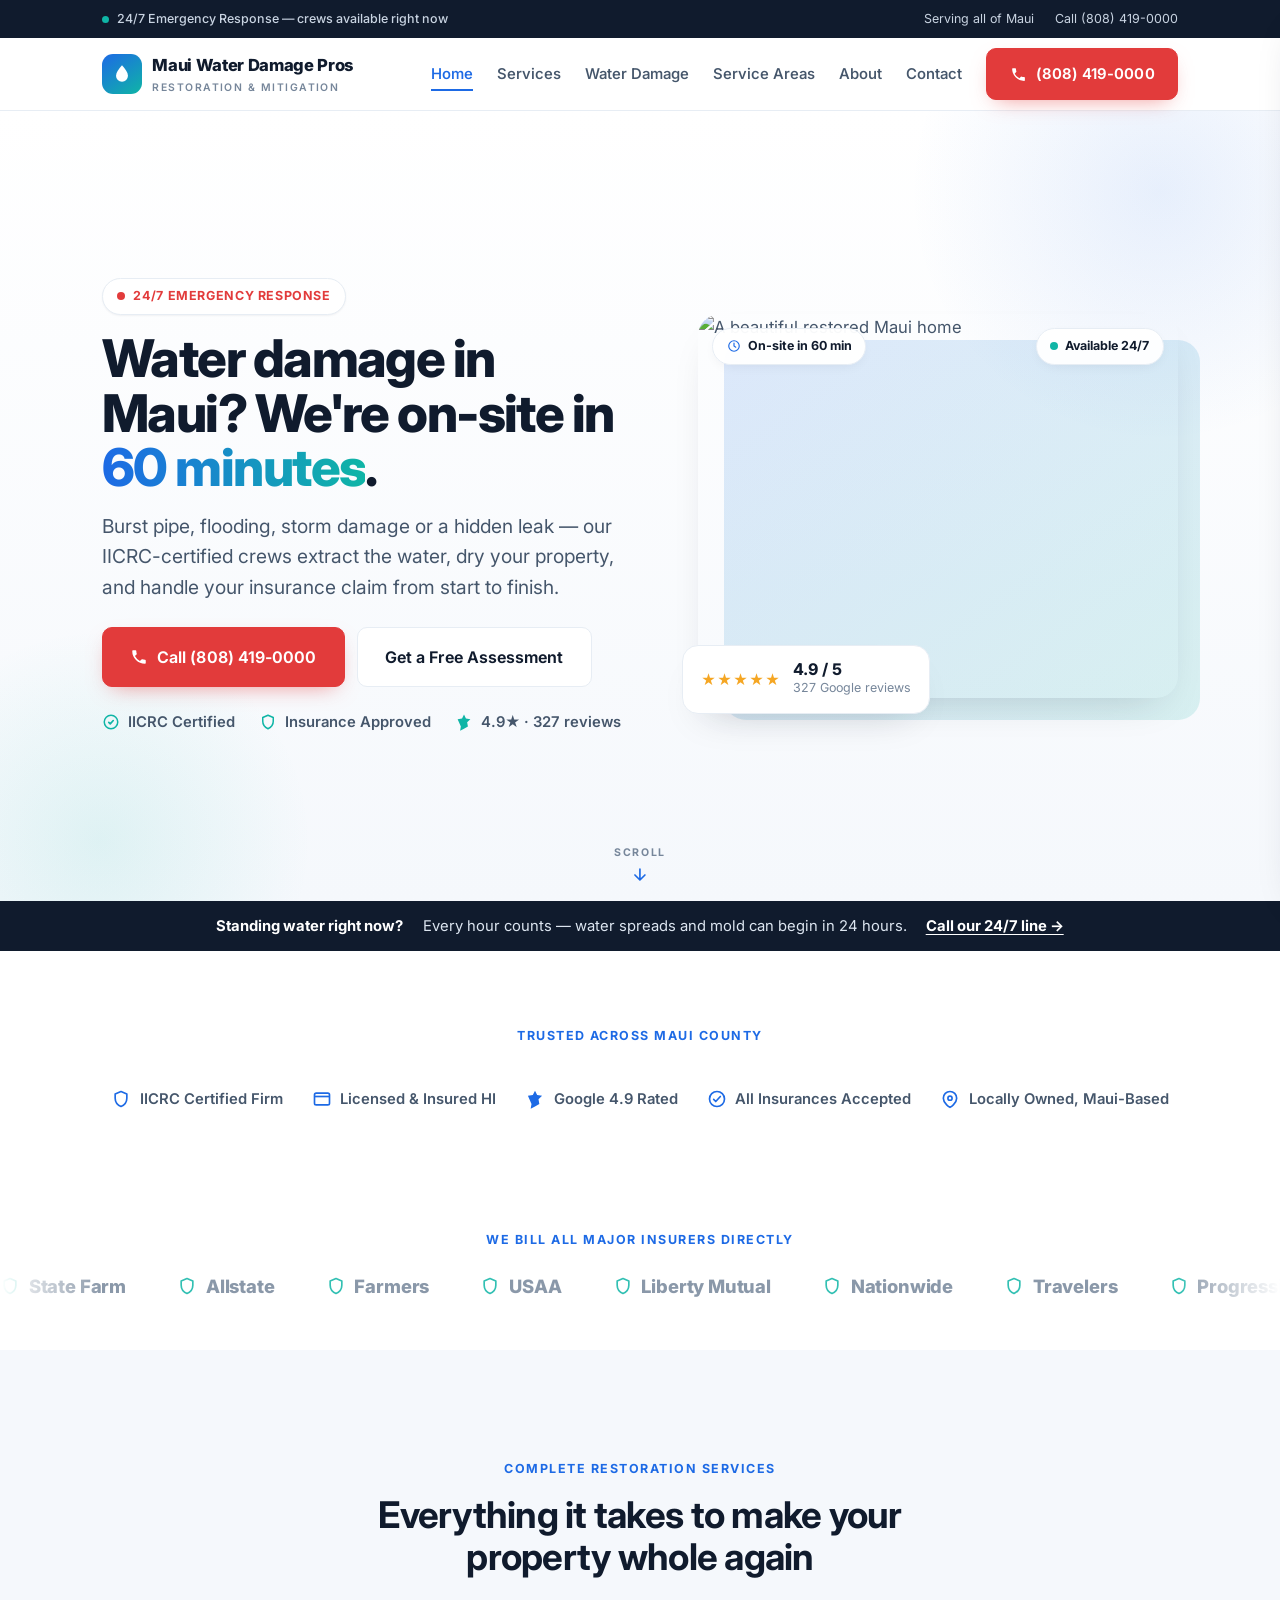
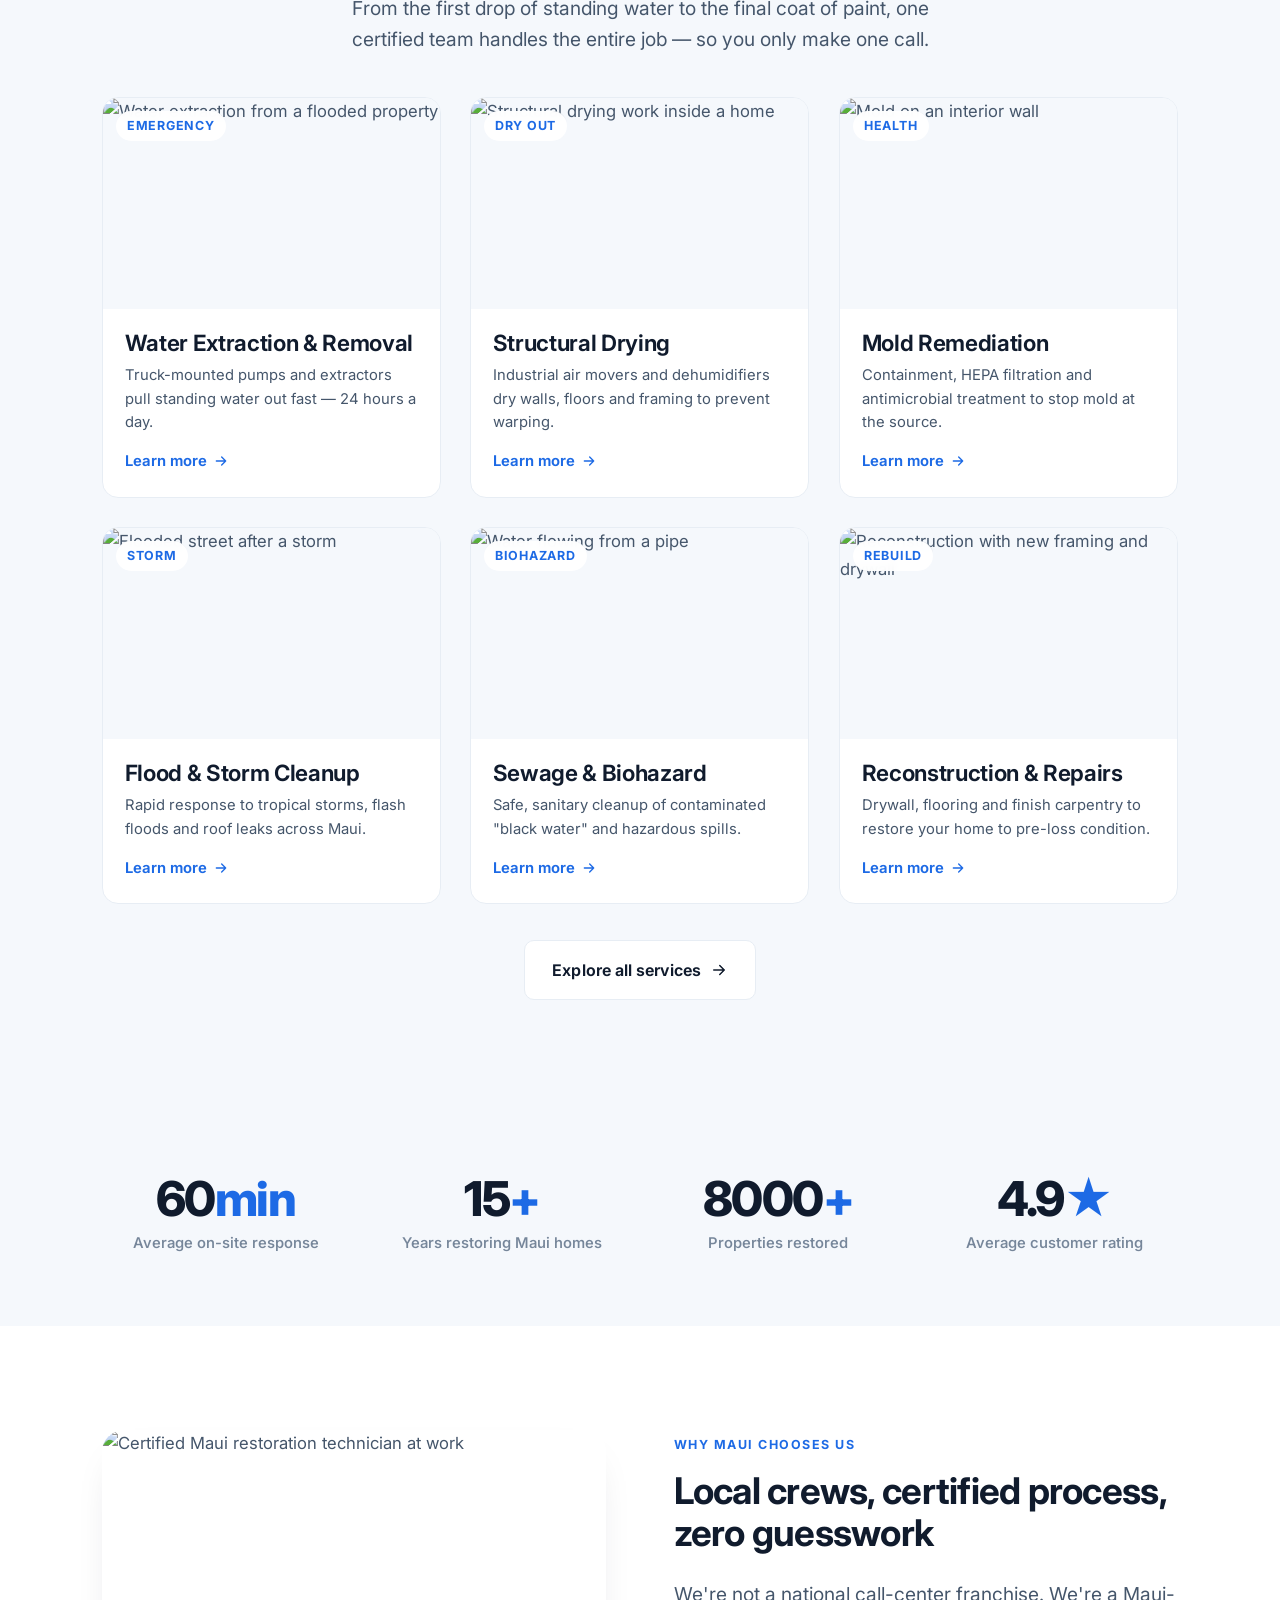
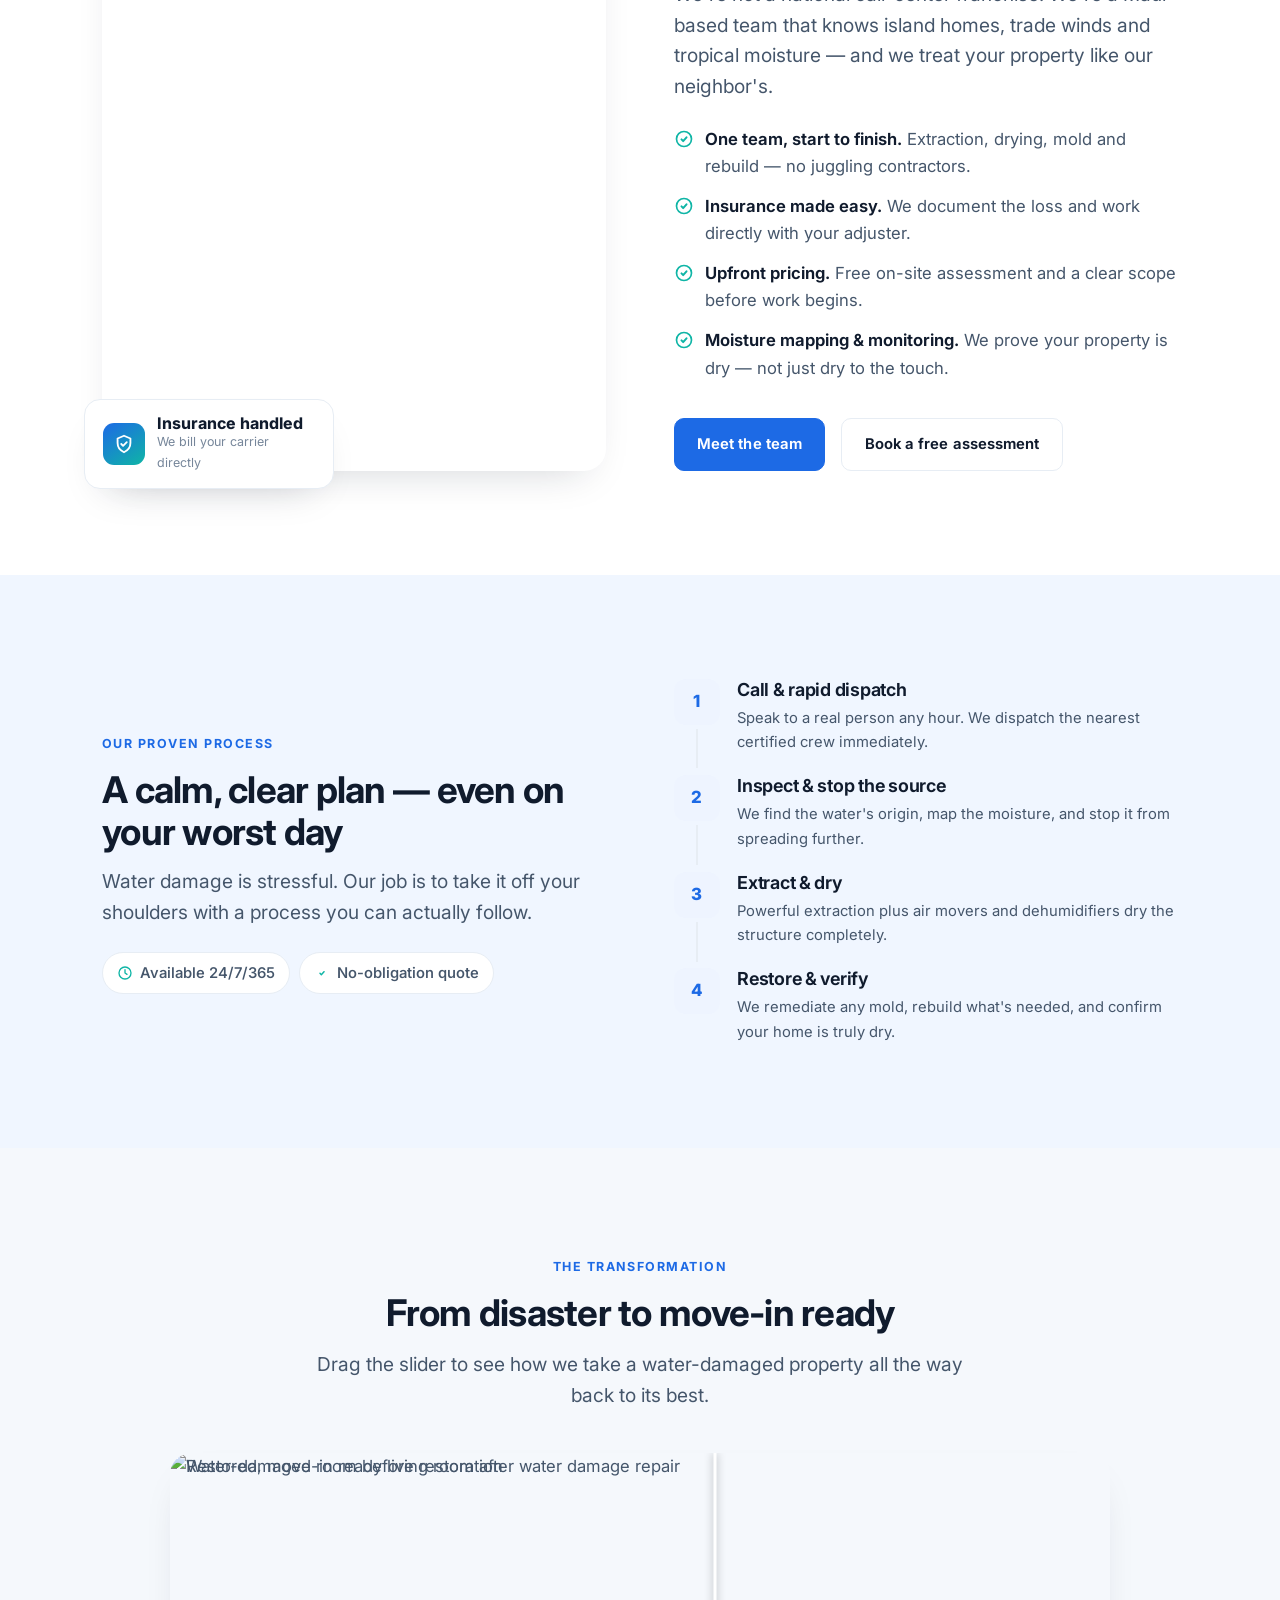
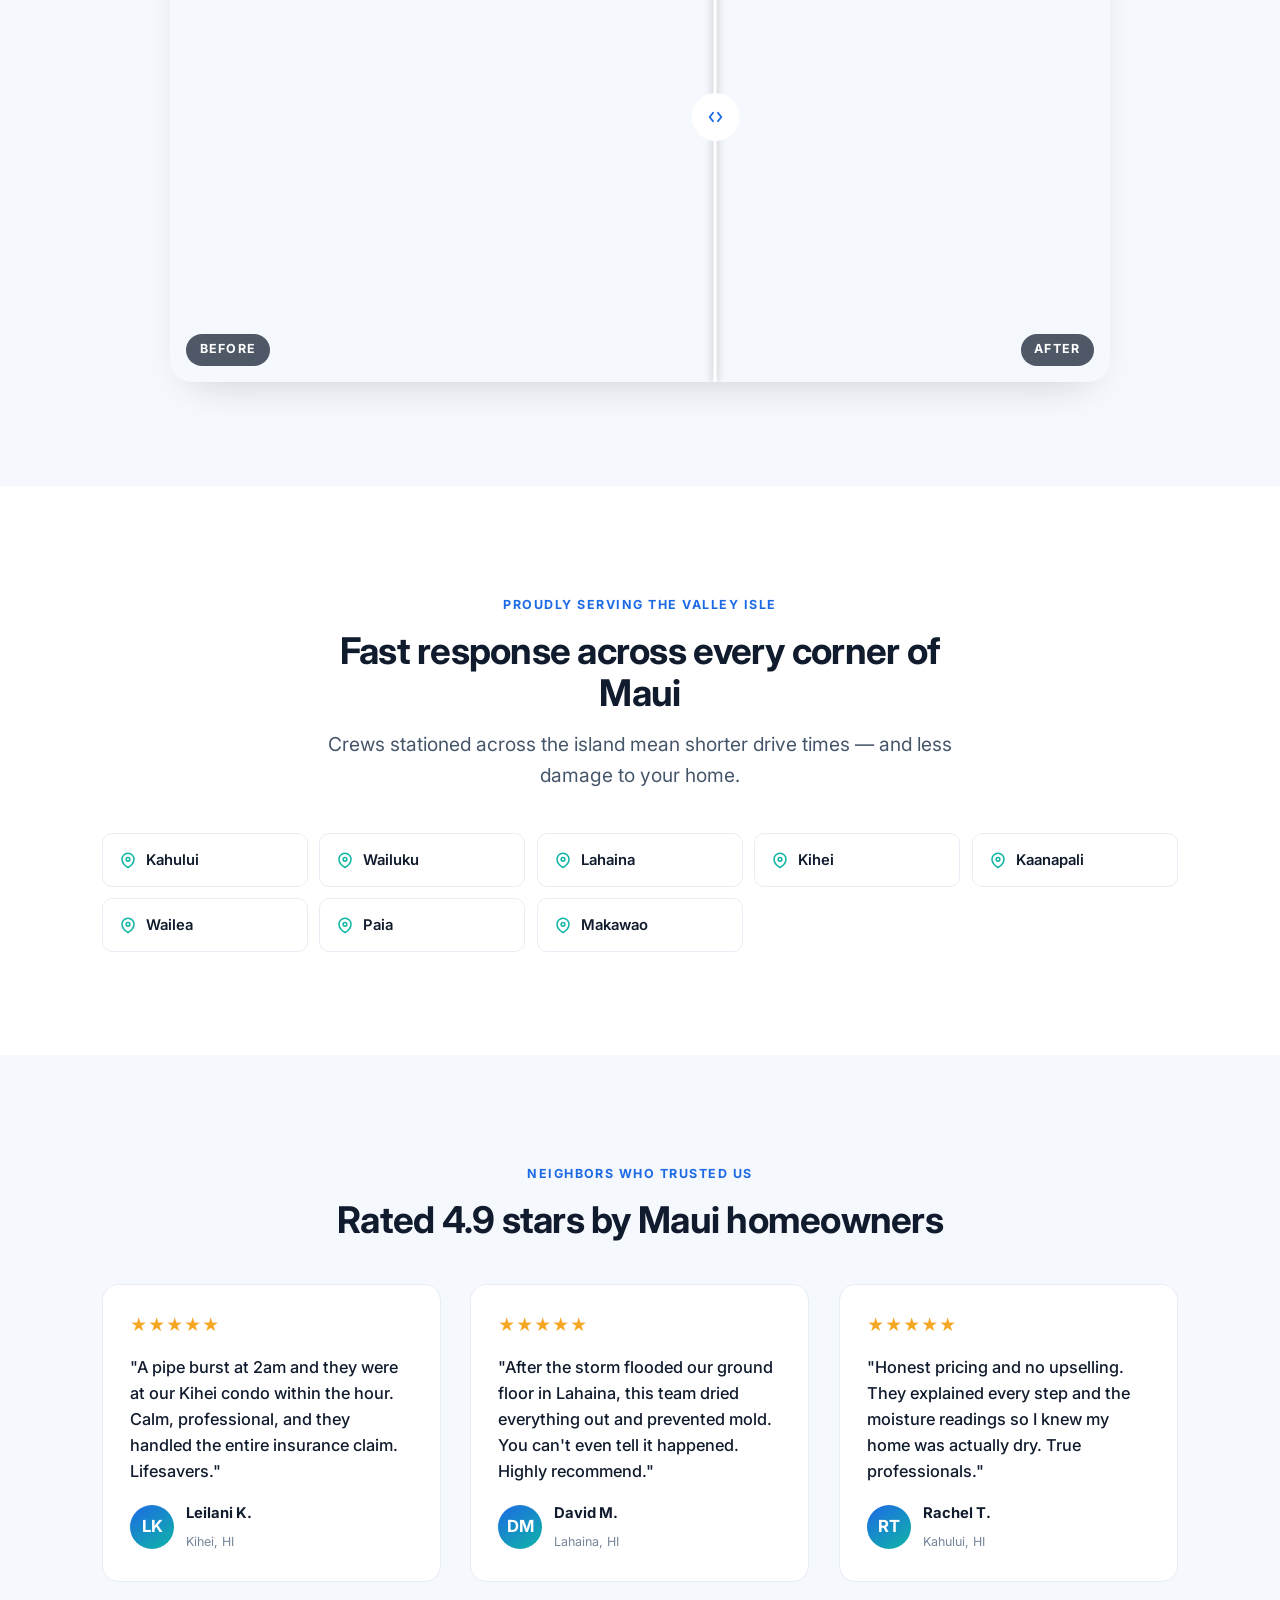
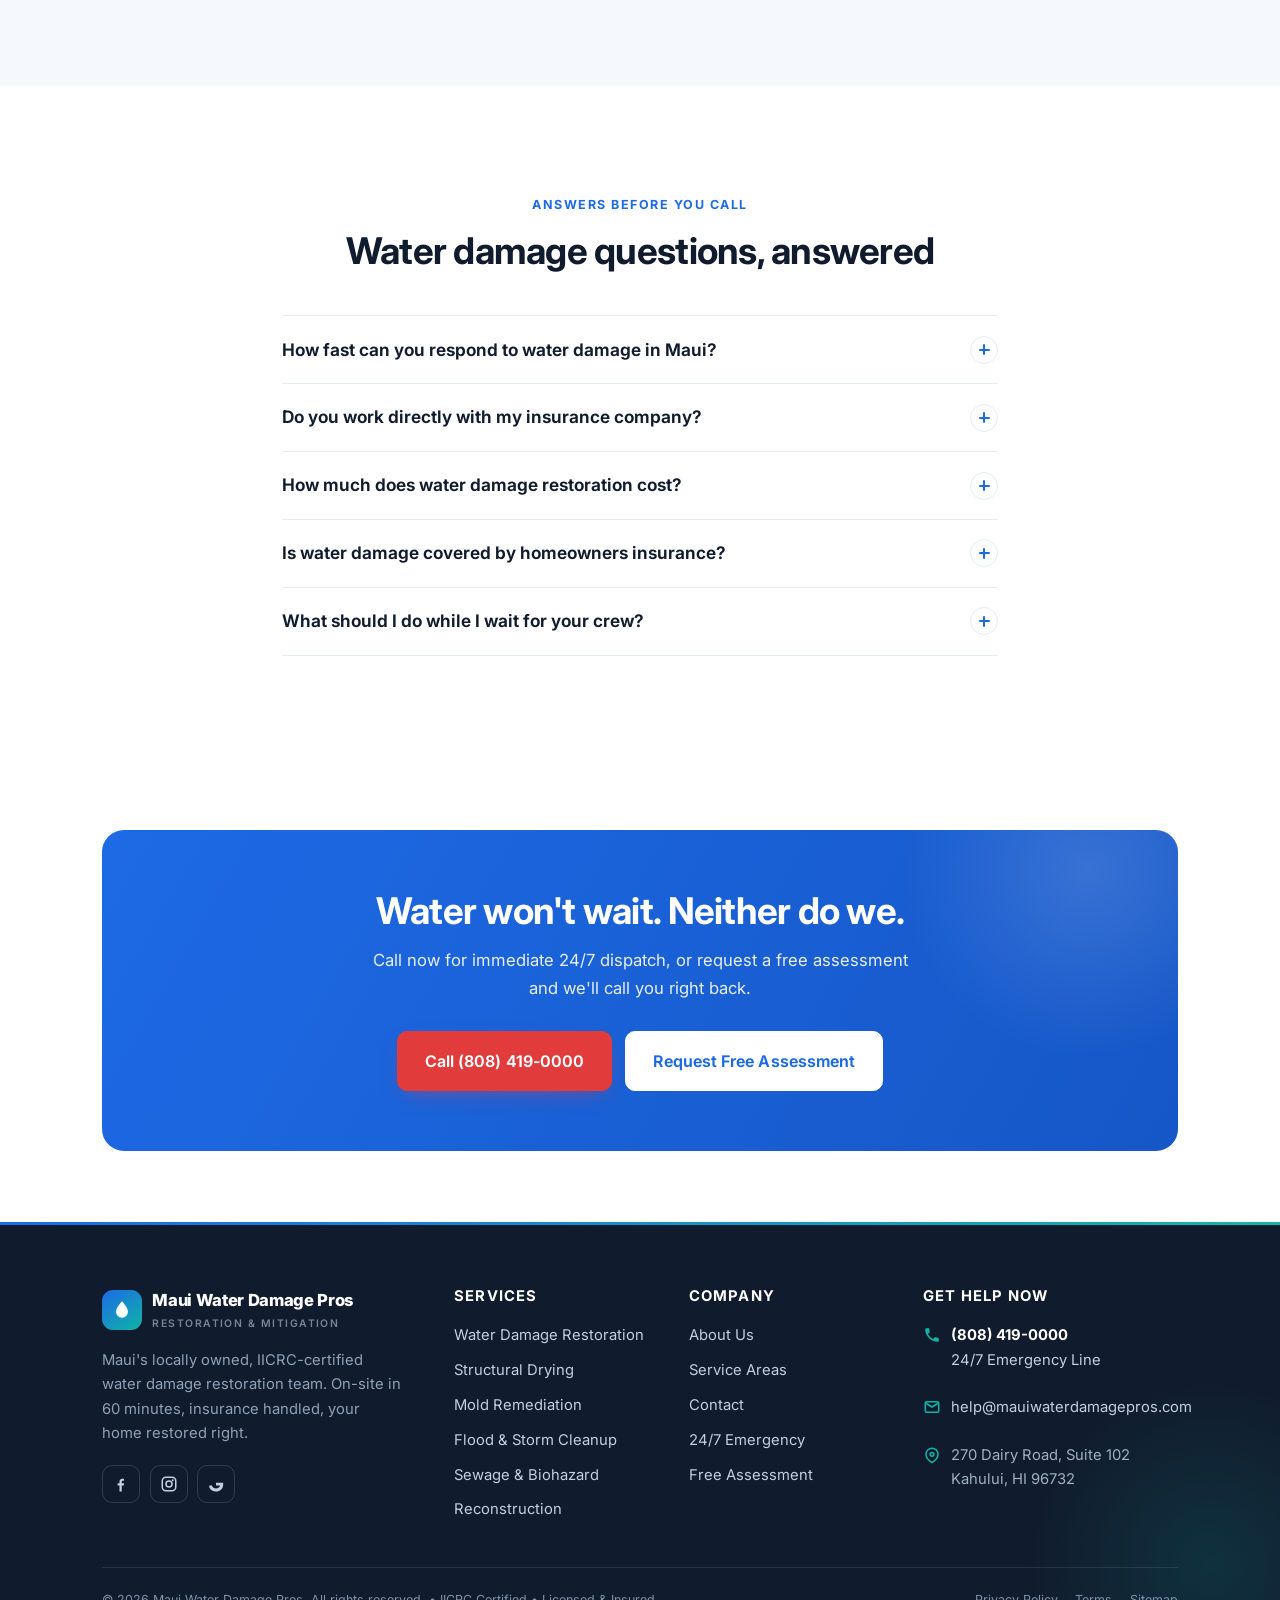
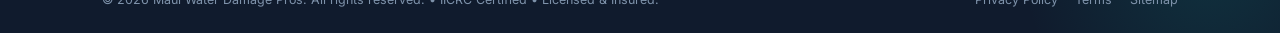
==== commit 54d4fa69: "Switch to Inter font family and enforce consistent h1–h4 hierarchy - Load Inter (variable 400–800) s" ====
--- a/index.html
+++ b/index.html
@@ -18,8 +18,8 @@
   <!-- Fonts -->
   <link rel="preconnect" href="https://fonts.googleapis.com" />
   <link rel="preconnect" href="https://fonts.gstatic.com" crossorigin />
-  <link href="https://fonts.googleapis.com/css2?family=Fraunces:opsz,wght@9..144,400;9..144,500;9..144,560;9..144,600&family=Inter:wght@400;500;550;600;650;700&display=swap" rel="stylesheet" />
-  <link rel="stylesheet" href="assets/css/styles.css?v=4" />
+  <link href="https://fonts.googleapis.com/css2?family=Inter:wght@400..800&display=swap" rel="stylesheet" />
+  <link rel="stylesheet" href="assets/css/styles.css?v=5" />
 
   <!-- Structured data: LocalBusiness (helps Google AI Overviews, voice search & LLM answers) -->
   <script type="application/ld+json">
@@ -567,6 +567,6 @@
     <a class="call-bar__quote" href="contact.html"><svg width="18" height="18" viewBox="0 0 24 24" fill="none"><path d="M4 5h16v11H7l-3 3V5Z" stroke="currentColor" stroke-width="2" stroke-linejoin="round"/></svg> Free Quote</a>
   </div>
 
-  <script src="assets/js/main.js?v=4" defer></script>
+  <script src="assets/js/main.js?v=5" defer></script>
 </body>
 </html>
--- a/assets/css/styles.css
+++ b/assets/css/styles.css
@@ -23,7 +23,7 @@
   --soft-2: #f0f6ff;
   --white:  #ffffff;
 
-  --font: "Plus Jakarta Sans", -apple-system, BlinkMacSystemFont, "Segoe UI", Roboto, Helvetica, Arial, sans-serif;
+  --font: "Inter", -apple-system, BlinkMacSystemFont, "Segoe UI", Roboto, Helvetica, Arial, sans-serif;
 
   --fs-display: clamp(2rem, 1.3rem + 2.5vw, 3.25rem);
   --fs-h1: clamp(2rem, 1.5rem + 2vw, 3rem);
@@ -87,12 +87,14 @@
 @media (max-width: 600px) { .grid-2, .grid-3, .grid-4 { grid-template-columns: 1fr; } }
 
 /* ------------------------------------------------------------- TYPOGRAPHY */
-h1, h2, h3, h4 { font-family: var(--font); color: var(--ink); line-height: 1.15; letter-spacing: -0.02em; font-weight: 700; }
-h1 { font-size: var(--fs-h1); }
-h2 { font-size: var(--fs-h2); }
-h3 { font-size: var(--fs-h3); line-height: 1.25; font-weight: 650; }
-p { color: var(--slate); }
-.lead { font-size: var(--fs-lead); color: var(--slate); line-height: 1.6; }
+/* Type hierarchy — consistent size / weight / colour across the site */
+h1, h2, h3, h4, h5, h6 { font-family: var(--font); color: var(--ink); letter-spacing: -0.02em; margin: 0; }
+h1 { font-size: var(--fs-h1); font-weight: 800; line-height: 1.1; }
+h2 { font-size: var(--fs-h2); font-weight: 700; line-height: 1.16; }
+h3 { font-size: var(--fs-h3); font-weight: 650; line-height: 1.28; letter-spacing: -0.015em; }
+h4 { font-size: 1.05rem; font-weight: 600; line-height: 1.35; letter-spacing: -0.01em; }
+p { color: var(--slate); font-weight: 400; }
+.lead { font-size: var(--fs-lead); color: var(--slate); line-height: 1.6; font-weight: 400; }
 
 .eyebrow {
   display: inline-block; font-size: var(--fs-xs); font-weight: 700;
